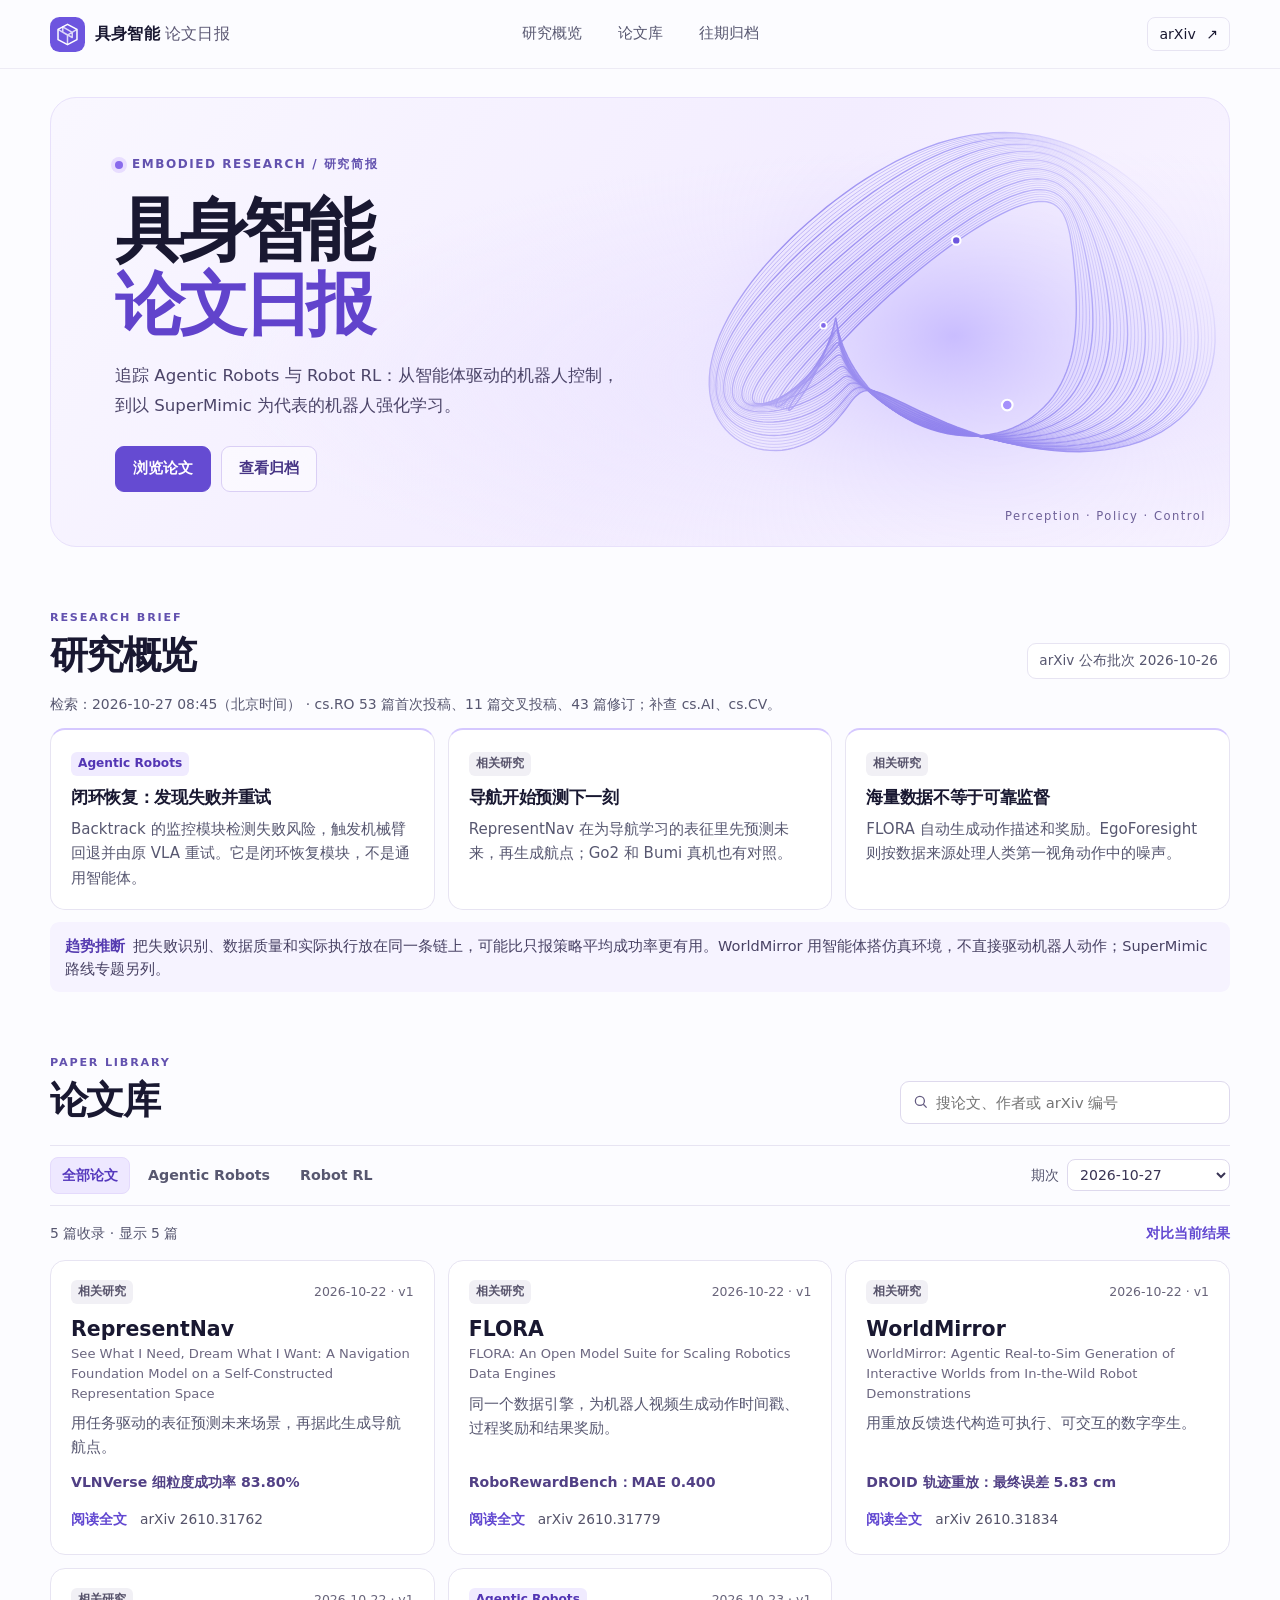
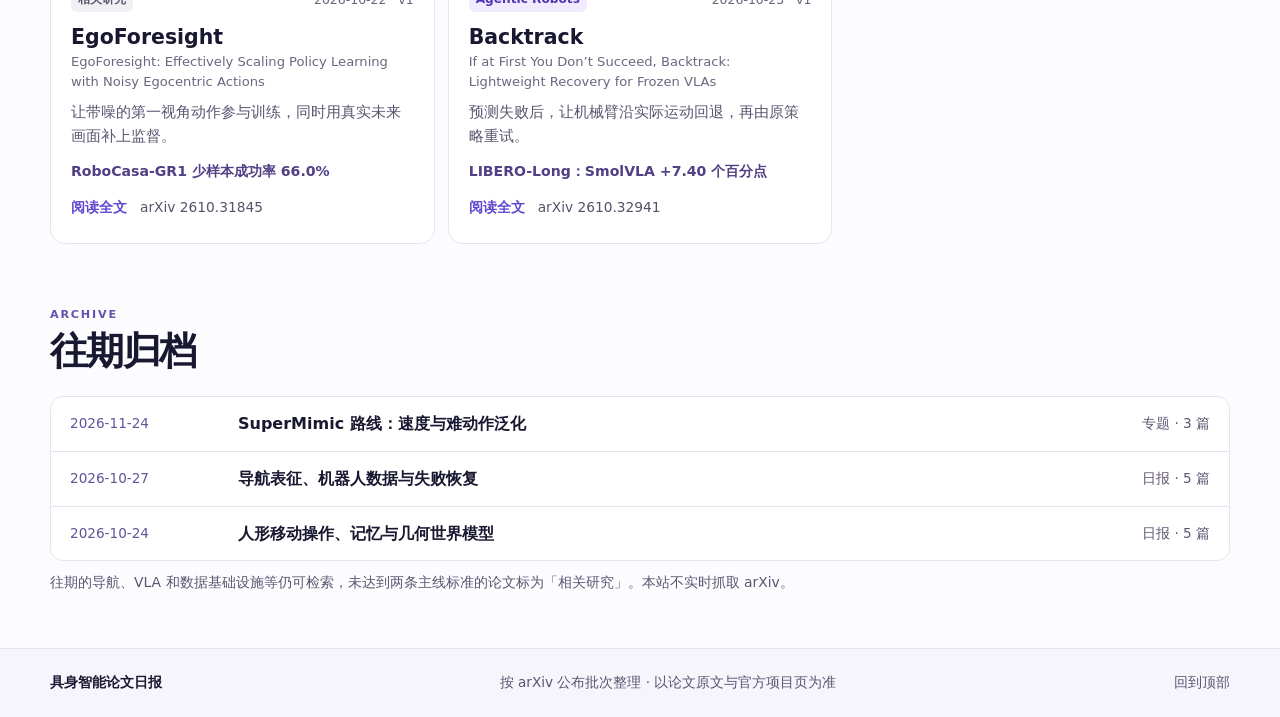
==== index.html @ a5bc6b0b "Clarify Agentic Robots and Robot RL research tracks" ====
<!doctype html>
<html lang="zh-CN">
<head>
  <meta charset="utf-8">
  <meta name="viewport" content="width=device-width, initial-scale=1">
  <meta name="description" content="具身智能论文日报：追踪 Agentic Robots（智能体驱动的机器人控制）与 Robot RL，查阅热点、方法、实验与证据边界。">
  <meta name="theme-color" content="#f8f7ff">
  <title>具身智能论文日报 · Embodied Research</title>
  <link rel="icon" href="mark.svg" type="image/svg+xml">
  <link rel="stylesheet" href="style.css">
  <script defer src="data.js?v=2"></script>
  <script defer src="app.js?v=2"></script>
</head>
<body>
  <a class="skip" href="#reading">跳到论文库</a>
  <header class="topbar">
    <div class="frame top-inner">
      <a class="brand" href="#top"><img src="mark.svg" alt="" width="35" height="35"><span>具身智能<span class="brand-suffix">论文日报</span></span></a>
      <nav aria-label="站内导航">
        <a href="#overview">研究概览</a><a href="#reading">论文库</a><a href="#history">往期归档</a>
      </nav>
      <a class="source-link" href="https://arxiv.org/list/cs.RO/new" target="_blank" rel="noopener">arXiv <span aria-hidden="true">↗</span></a>
    </div>
  </header>
  <main id="top">
    <section class="frame hero" aria-labelledby="hero-title">
      <div class="hero-copy">
        <div class="eyebrow"><span></span> EMBODIED RESEARCH / 研究简报</div>
        <h1 id="hero-title">具身智能<br><em>论文日报</em></h1>
        <p>追踪 Agentic Robots 与 Robot RL：从智能体驱动的机器人控制，<br class="wide">到以 SuperMimic 为代表的机器人强化学习。</p>
        <div class="hero-actions"><a class="primary" href="#reading">浏览论文</a><a class="secondary" href="#history">查看归档</a></div>
      </div>
      <div class="hero-art" aria-hidden="true">
        <svg id="field" viewBox="0 0 640 440" fill="none">
          <defs>
            <linearGradient id="filament" x1="70" x2="530" y1="400" y2="50" gradientUnits="userSpaceOnUse">
              <stop stop-color="#e1dafe"/><stop offset=".48" stop-color="#8f81ed"/><stop offset=".8" stop-color="#a69df6"/><stop offset="1" stop-color="#f0eaff"/>
            </linearGradient>
            <radialGradient id="halo"><stop stop-color="#bfb1ff" stop-opacity=".77"/><stop offset="1" stop-color="#e9e3ff" stop-opacity="0"/></radialGradient>
          </defs>
          <ellipse cx="370" cy="224" rx="257" ry="192" fill="url(#halo)"/>
          <g id="traces"></g>
          <circle cx="372" cy="134" r="4" fill="#6d56de" stroke="white" stroke-width="2"/>
          <circle cx="420" cy="289" r="5" fill="#a591fb" stroke="white" stroke-width="2"/>
          <circle cx="247" cy="214" r="3" fill="#8069e9" stroke="white" stroke-width="1.5"/>
        </svg>
        <span class="art-code">Perception · Policy · Control</span>
      </div>
    </section>
    <section class="frame overview" id="overview" aria-labelledby="overview-title">
      <div class="section-title"><div><div class="eyebrow simple">RESEARCH BRIEF</div><h2 id="overview-title">研究概览</h2></div><div id="issue-label" class="batch"></div></div>
      <p id="scope" class="scope"></p>
      <div id="insights" class="insights"></div>
      <p class="inference" id="inference"></p>
    </section>
    <section class="frame library" id="reading" aria-labelledby="library-title">
      <div class="section-title"><div><div class="eyebrow simple">PAPER LIBRARY</div><h2 id="library-title">论文库</h2></div><form role="search" id="search-form"><label class="sr" for="search">搜索论文</label><input id="search" type="search" placeholder="搜论文、作者或 arXiv 编号" autocomplete="off"></form></div>
      <div class="tools">
        <div id="filters" class="filters" role="group" aria-label="研究主线筛选"></div>
        <div class="period"><label for="issue">期次</label><select id="issue"></select></div>
      </div>
      <div class="results"><p id="count" role="status"></p><button class="text-button" id="compare" type="button">对比当前结果</button></div>
      <div id="papers" class="paper-grid"></div>
      <noscript><p>请启用 JavaScript 以使用期次切换、搜索和论文精读。</p></noscript>
    </section>
    <section class="frame archive" id="history" aria-labelledby="archive-title">
      <div class="section-title"><div><div class="eyebrow simple">ARCHIVE</div><h2 id="archive-title">往期归档</h2></div></div>
      <div id="archive-list" class="archive-list"></div>
      <p class="archive-note">往期的导航、VLA 和数据基础设施等仍可检索，未达到两条主线标准的论文标为「相关研究」。本站不实时抓取 arXiv。</p>
    </section>
  </main>
  <footer><div class="frame foot"><span>具身智能论文日报</span><span>按 arXiv 公布批次整理 · 以论文原文与官方项目页为准</span><a href="#top">回到顶部</a></div></footer>
  <dialog id="detail"><div class="dialog-bar"><span id="reader-label">论文精读</span><button type="button" id="close" aria-label="关闭阅读面板">×</button></div><div id="detail-body"></div></dialog>
</body>
</html>
---- style.css ----
:root{color-scheme:light;--text:#191831;--muted:#575770;--violet:#6248d1;--line:#e7e4f2;--soft:#f6f3ff;--frame:1180px;font:16px/1.6 Inter,"PingFang SC","Microsoft YaHei","Noto Sans CJK SC",system-ui,sans-serif}
*{box-sizing:border-box}body{margin:0;color:var(--text);background:#fcfcff}body:has(dialog[open]){overflow:hidden}a{color:inherit;text-decoration:none}button,select,input{font:inherit}button,a,select{touch-action:manipulation}button{cursor:pointer}button:disabled{cursor:default;opacity:.4}:focus-visible{outline:3px solid #8972ff;outline-offset:4px}h1,h2,h3,p,figure{margin:0}ul{padding-inline-start:1.3em}section{scroll-margin-top:94px}.frame{width:min(var(--frame),calc(100% - 80px));margin-inline:auto}.sr{position:absolute;width:1px;height:1px;padding:0;margin:-1px;overflow:hidden;clip:rect(0,0,0,0);white-space:nowrap;border:0}.skip{position:fixed;left:12px;top:12px;z-index:30;transform:translateY(-150%);padding:8px 16px;background:white;color:var(--violet)}.skip:focus{transform:none}
.topbar{position:sticky;top:0;z-index:5;background:#fcfcfff2;backdrop-filter:blur(18px);border-bottom:1px solid #edebf5}.top-inner{height:68px;display:grid;grid-template-columns:1fr auto 1fr;align-items:center;gap:24px}.brand{display:flex;align-items:center;gap:10px;font-weight:760;letter-spacing:.015em;white-space:nowrap}.brand img{display:block}.brand-suffix{color:#5d5975;margin-left:5px;font-weight:560}.topbar nav{display:flex;gap:36px;color:var(--muted);font-size:.93rem}.topbar a:hover{color:var(--violet)}.source-link{justify-self:end;border:1px solid var(--line);border-radius:8px;padding:5px 11px;font-size:.88rem}.source-link span{margin-left:6px}
.hero{position:relative;isolation:isolate;margin-top:28px;padding:57px 64px 54px;min-height:440px;display:flex;align-items:center;overflow:hidden;border:1px solid #e8e1fb;border-radius:26px;background:radial-gradient(ellipse at 80% 62%,#eae3ff,transparent 58%),linear-gradient(126deg,#f9f7ff 1%,#f3edff 55%,#faf6ff 100%)}.hero-copy{z-index:1;position:relative}.eyebrow{display:flex;align-items:center;gap:9px;color:#6352af;font-size:.75rem;font-weight:770;letter-spacing:.13em}.eyebrow span{width:8px;height:8px;border-radius:50%;background:#896bec;box-shadow:0 0 0 4px #e8ddff}.hero h1{font-size:clamp(3rem,5.4vw,5.25rem);font-weight:790;letter-spacing:-.075em;line-height:1.065;margin:20px 0 20px}.hero h1 em{color:#6143cc;font-style:normal}.hero p{color:#4c4569;font-size:1.04rem;line-height:1.8}.hero-actions{display:flex;gap:10px;margin-top:25px}.primary,.secondary{display:inline-flex;align-items:center;justify-content:center;border-radius:9px;padding:10px 17px;font-size:.93rem;font-weight:700}.primary{background:#654bd2;color:white;border:1px solid #654bd2}.primary:hover{background:#5036b9}.secondary{background:#ffffff90;border:1px solid #dacff5;color:#463485}.secondary:hover{background:white}.hero-art{position:absolute;width:min(61%,680px);right:-12px;inset-block:0;display:grid;place-items:center;pointer-events:none}.hero-art svg{width:100%;height:auto;overflow:visible}.art-code{position:absolute;right:35px;bottom:21px;color:#6d6098;font-size:.72rem;letter-spacing:.13em}
.overview,.library,.archive{margin-top:62px}.section-title{display:flex;justify-content:space-between;align-items:end;gap:16px;margin-bottom:21px}.simple{font-size:.7rem;letter-spacing:.16em;margin-bottom:4px}.section-title h2{font-size:clamp(1.85rem,3vw,2.55rem);letter-spacing:-.045em;line-height:1.25}.batch{border:1px solid var(--line);background:white;border-radius:9px;padding:6px 11px;color:var(--muted);font-size:.85rem}.insights,.paper-grid{display:grid;grid-template-columns:repeat(3,minmax(0,1fr));gap:13px}.insight,.paper{background:#fff;border:1px solid var(--line);border-radius:15px;padding:19px 20px}.insight{border-top:2px solid #d5c8ff}.insight h3{margin:8px 0 6px;font-size:1.08rem;letter-spacing:-.02em}.insight p,.paper p{color:var(--muted);font-size:.94rem}.inference{margin-top:12px;padding:12px 15px;border-radius:9px;background:#f6f3ff;color:#484264;font-size:.91rem}.inference strong{color:#553bb0;margin-right:8px}
.tag{display:inline-block;font-size:.76rem;font-weight:720;border-radius:6px;padding:2px 7px;background:#f0ebff;color:#5335b4}.tag.robots{background:#eaf4ff;color:#275681}.tag.rl{background:#f9eefa;color:#753d83}.tag.shared{background:#f1f0f5;color:#57536b}
#search-form{width:min(100%,330px)}#search{padding:9px 13px 9px 35px;width:100%;border:1px solid #ded9ed;border-radius:9px;color:var(--text);background:white url("data:image/svg+xml,%3Csvg xmlns='http://www.w3.org/2000/svg' width='18' height='18' viewBox='0 0 24 24' fill='none' stroke='%23645b81' stroke-width='1.7'%3E%3Ccircle cx='10.5' cy='10.5' r='6'/%3E%3Cpath d='m15 15 4.5 4.5'/%3E%3C/svg%3E") no-repeat 11px center;font-size:.92rem}.tools{display:flex;justify-content:space-between;align-items:center;gap:12px;padding:11px 0;border-block:1px solid var(--line)}.filters{display:flex;flex-wrap:wrap;gap:6px}.filters button{border:1px solid transparent;border-radius:8px;background:transparent;padding:6px 11px;color:var(--muted);font-weight:630;font-size:.89rem}.filters button:hover{background:#f5f1ff}.filters button[aria-pressed=true]{color:#5538bd;background:#eee8ff;border-color:#e4dafc}.period{display:flex;align-items:center;gap:8px;color:var(--muted);font-size:.88rem}.period select{max-width:250px;border:1px solid #ded9ed;border-radius:8px;padding:6px 8px;color:#393454;background:#fff}.results{display:flex;align-items:center;justify-content:space-between;gap:12px;padding:11px 0;color:var(--muted);font-size:.87rem}.text-button{border:0;background:transparent;color:var(--violet);padding:5px 0;font-size:.87rem;font-weight:700}.text-button:hover:not(:disabled){text-decoration:underline}
.paper{display:flex;flex-direction:column;align-items:start;min-height:247px;transition:border-color .15s,box-shadow .15s}.paper:hover{border-color:#cfc0f6;box-shadow:0 8px 30px #3322680b}.paper-meta{display:flex;width:100%;align-items:center;justify-content:space-between;gap:8px;color:#68647a;font-size:.78rem}.paper h3{margin:12px 0 1px;font-size:1.28rem;line-height:1.35}.paper h3 button{font:inherit;font-weight:750;border:0;background:none;text-align:left;padding:0;color:inherit}.paper h3 button:hover{color:var(--violet)}.paper .en{font-size:.82rem;color:#6c6780;line-height:1.5;margin-bottom:8px}.paper .metric{color:#514085;margin-top:auto;padding-top:12px;font-size:.88rem;font-weight:720}.paper .card-actions{display:flex;gap:13px;margin-top:9px;font-size:.86rem;align-items:center}.card-actions a{color:#55536a}.card-actions a:hover{text-decoration:underline}.empty{grid-column:1/-1;padding:34px;text-align:center;border:1px dashed #ded6f2;border-radius:12px;color:var(--muted)}
.archive-list{border:1px solid var(--line);background:white;border-radius:13px;overflow:hidden}.archive-item{display:grid;grid-template-columns:153px 1fr auto;align-items:center;gap:15px;width:100%;text-align:left;padding:14px 19px;border:0;background:transparent;color:var(--text)}.archive-item + .archive-item{border-top:1px solid var(--line)}.archive-item:hover{background:#f8f5ff}.archive-item time{color:#63559a;font-size:.85rem}.archive-item span:last-child{color:#605674;font-size:.85rem}.archive-note{padding-top:10px;color:var(--muted);font-size:.87rem}footer{margin-top:55px;border-top:1px solid var(--line);background:#f7f5fc}.foot{display:flex;justify-content:space-between;gap:14px;color:var(--muted);font-size:.85rem;padding-block:23px}.foot span:first-child{color:var(--text);font-weight:700}.foot a:hover{text-decoration:underline}
dialog{border:1px solid var(--line);border-radius:19px;max-height:86dvh;width:min(850px,calc(100% - 32px));max-width:none;padding:0;color:var(--text);background:white;box-shadow:0 24px 90px #2c255549}dialog::backdrop{background:#24174550;backdrop-filter:blur(2px)}.dialog-bar{position:sticky;top:0;z-index:2;display:flex;justify-content:space-between;align-items:center;padding:9px 23px;border-bottom:1px solid var(--line);background:#f9f7ff;color:#514283;font-size:.89rem;font-weight:760}#close{background:white;border:1px solid var(--line);border-radius:7px;color:var(--text);width:35px;height:35px;font-size:1.4rem;line-height:1}#close:hover{background:#ede6ff}#detail-body{padding:22px 28px 30px}#detail-body h2{line-height:1.25;font-size:clamp(1.55rem,3vw,2.05rem);margin:8px 0 4px}#detail-body h3{margin-top:17px;font-size:1.08rem}#detail-body p{color:var(--muted);margin-top:5px}#detail-body .links{display:flex;gap:8px;flex-wrap:wrap;margin-block:13px 4px}#detail-body figure{margin:18px 0;overflow:hidden}#detail-body figure img{display:block;width:100%;max-height:380px;object-fit:contain;border:1px solid var(--line);border-radius:9px;background:#fff}#detail-body figcaption{color:var(--muted);font-size:.87rem;padding-top:5px}.table-wrap{overflow:auto;margin-top:13px}.table-wrap table{border-collapse:collapse;width:100%;min-width:560px;font-size:.91rem}.table-wrap th,.table-wrap td{text-align:left;vertical-align:top;padding:8px 10px;border:1px solid var(--line)}.table-wrap th{background:#f4efff}
@media(max-width:950px){.frame{width:calc(100% - 48px)}.hero{padding-inline:41px}.hero-art{width:63%;right:-22px}.paper-grid{grid-template-columns:repeat(2,minmax(0,1fr))}.topbar nav{gap:19px}}
@media(max-width:660px){.frame{width:calc(100% - 32px)}.top-inner{height:60px;grid-template-columns:1fr auto;gap:5px}.topbar nav{display:none}.hero{margin-top:16px;padding:28px 24px 29px;min-height:0;border-radius:17px}.hero h1{font-size:clamp(2.7rem,12vw,4.4rem);margin:15px 0 14px}.hero-copy{width:100%}.hero p{font-size:.96rem}.hero-actions{margin-top:18px}.hero-art{opacity:.43;right:-135px;top:-75px;bottom:-48px;width:470px}.art-code,.wide{display:none}.overview,.library,.archive{margin-top:41px}.insights,.paper-grid{grid-template-columns:1fr}.insight,.paper{padding:15px 16px}.section-title{align-items:start;flex-wrap:wrap;gap:10px;margin-bottom:14px}.tools{align-items:start;flex-direction:column;gap:10px}.period{width:100%}.period select{flex:1;max-width:none}.paper{min-height:0}.archive-item{grid-template-columns:1fr auto;gap:2px 9px;padding:11px 12px}.archive-item time{grid-column:1/-1}.foot{flex-wrap:wrap}.foot span:nth-child(2){order:3;width:100%}#detail-body{padding:15px 16px 22px}.dialog-bar{padding:7px 14px}}
@media(prefers-reduced-motion:reduce){*,*::before,*::after{scroll-behavior:auto!important;transition:none!important}}
.scope{margin:-7px 0 13px;color:var(--muted);font-size:.87rem}
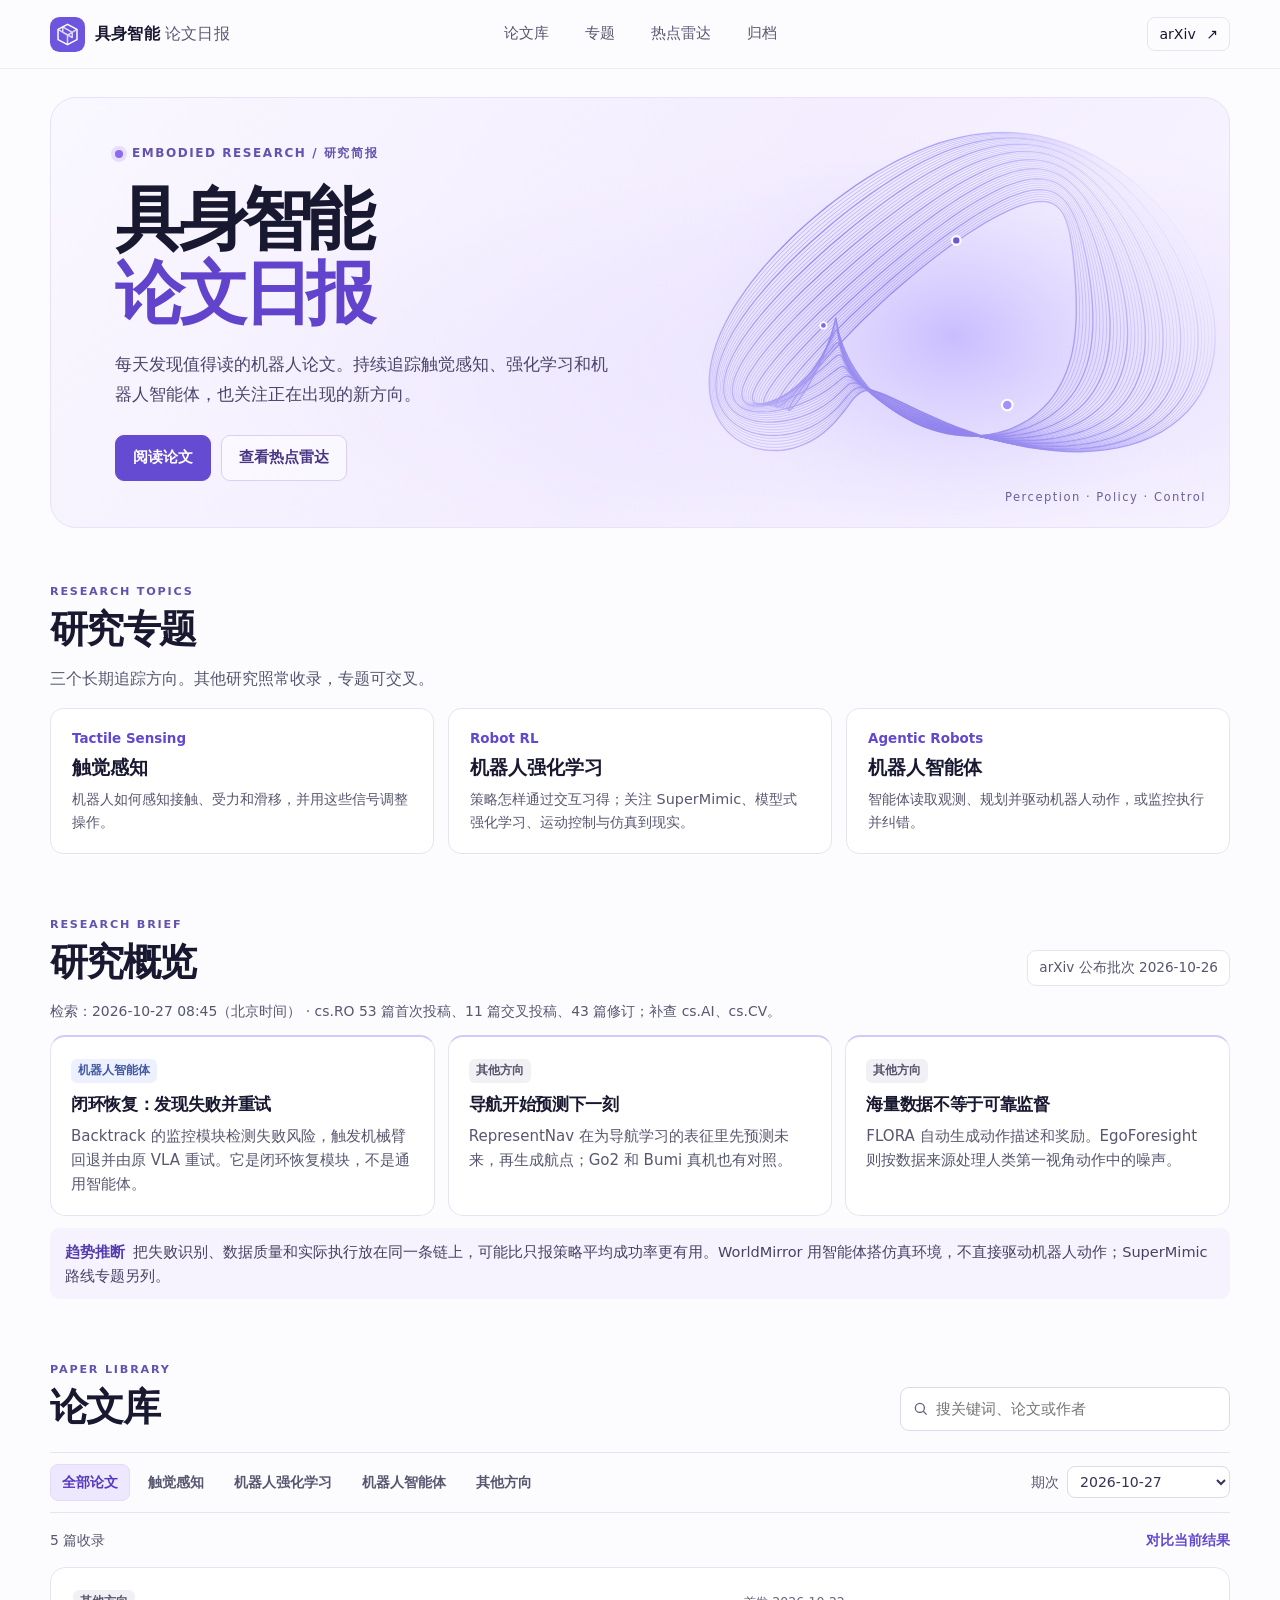
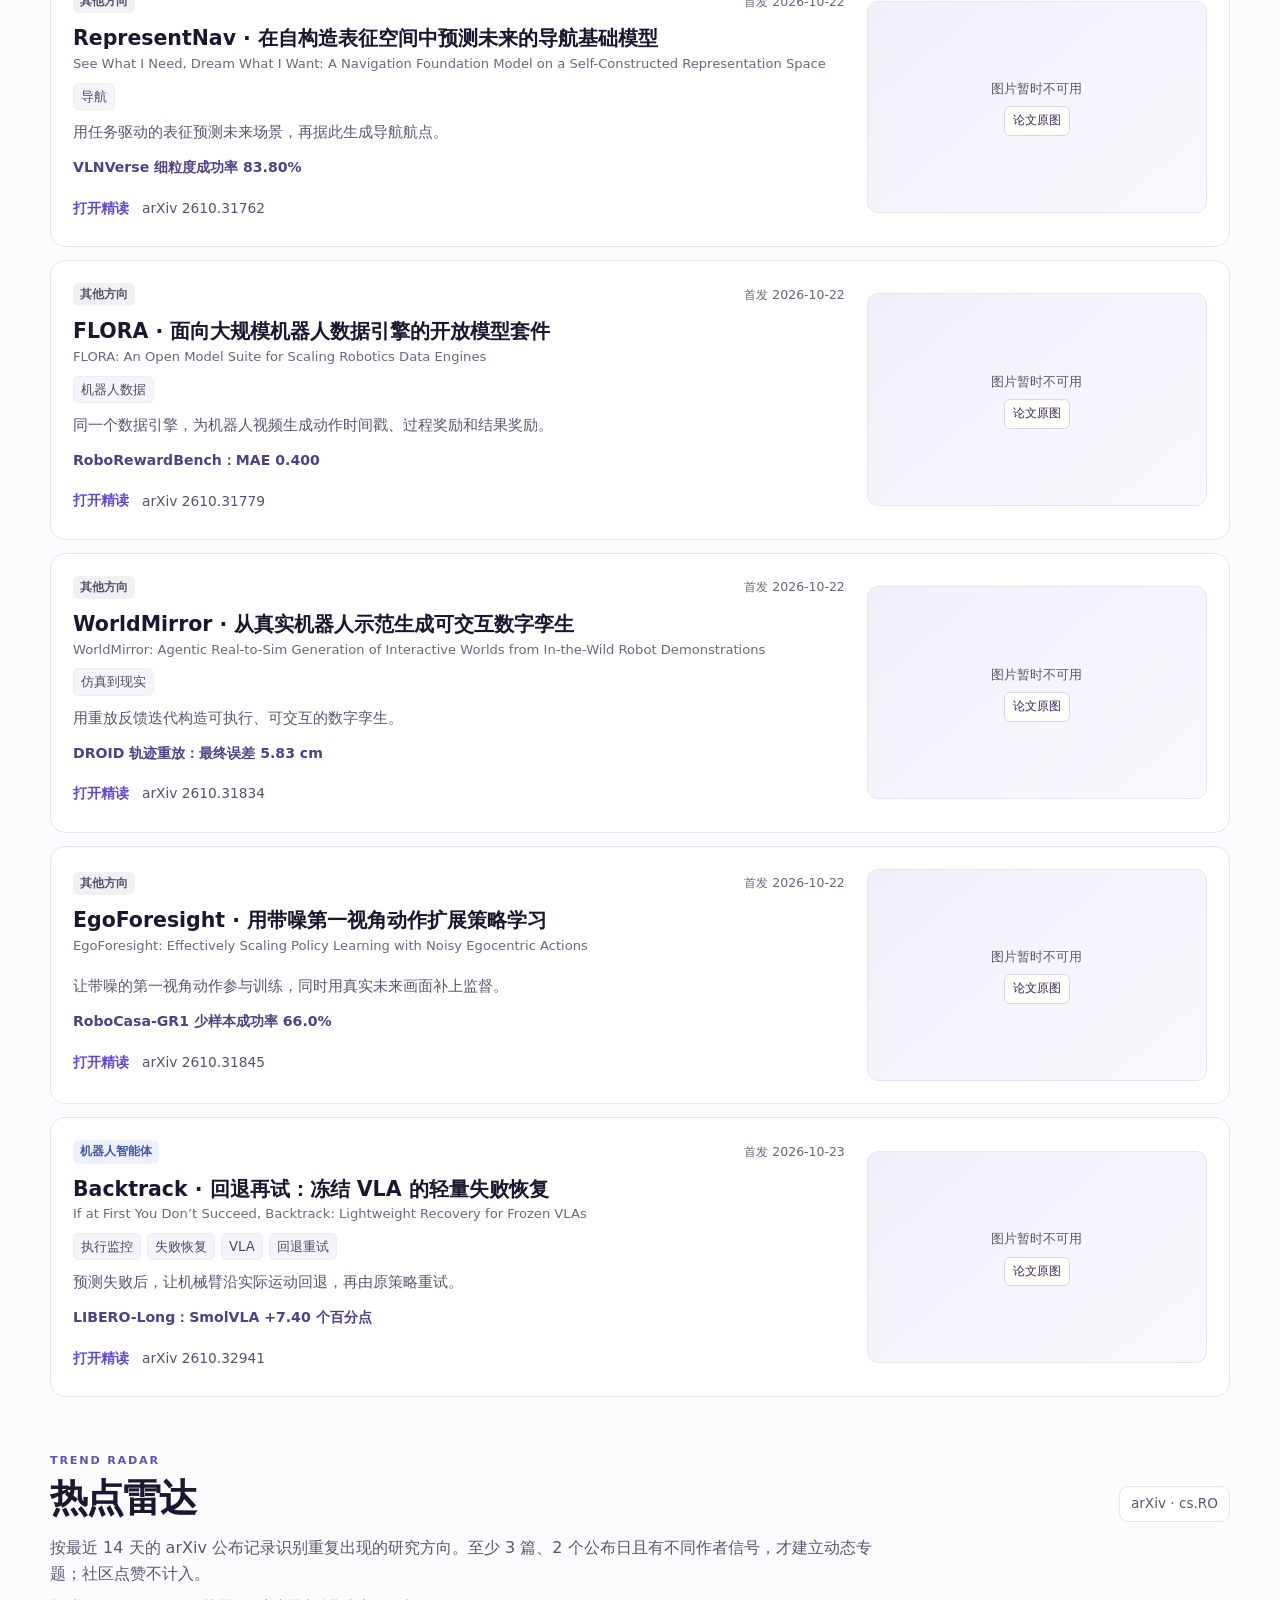
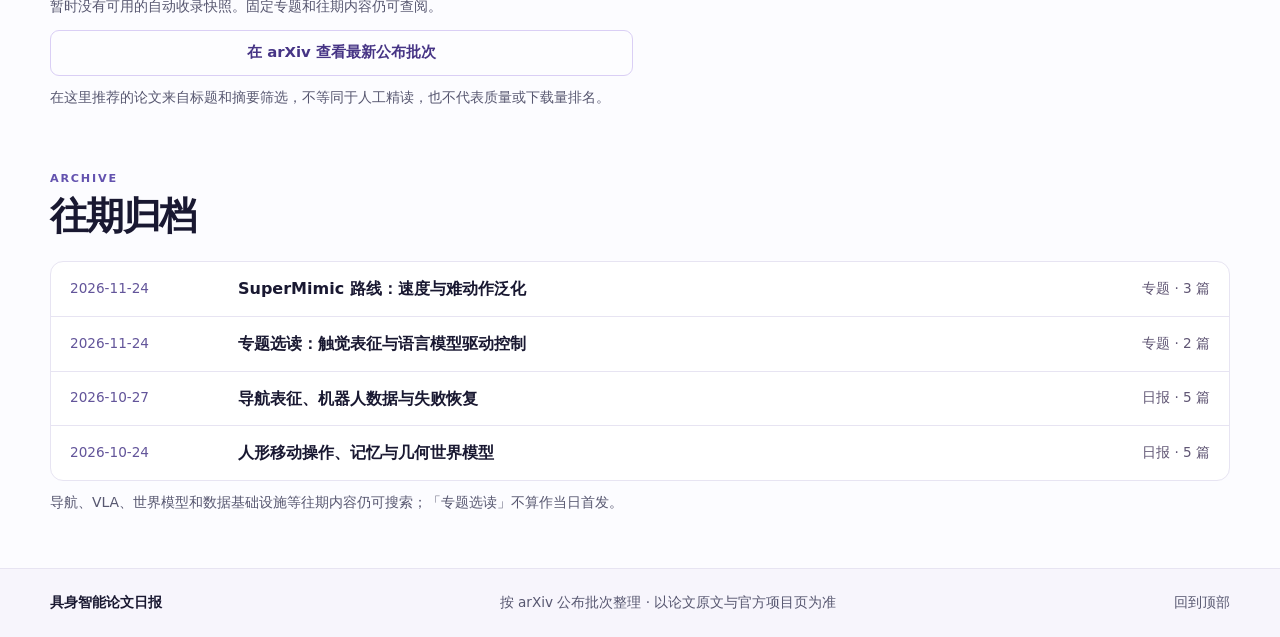
==== commit 42a13cdc: "Add three research tracks and an arXiv trend radar" ====
--- a/index.html
+++ b/index.html
@@ -3,13 +3,14 @@
 <head>
   <meta charset="utf-8">
   <meta name="viewport" content="width=device-width, initial-scale=1">
-  <meta name="description" content="具身智能论文日报：追踪 Agentic Robots（智能体驱动的机器人控制）与 Robot RL，查阅热点、方法、实验与证据边界。">
+  <meta name="description" content="具身智能论文日报：重点追踪触觉感知、机器人强化学习和机器人智能体，并发现新的研究热点。">
   <meta name="theme-color" content="#f8f7ff">
   <title>具身智能论文日报 · Embodied Research</title>
   <link rel="icon" href="mark.svg" type="image/svg+xml">
-  <link rel="stylesheet" href="style.css">
-  <script defer src="data.js?v=2"></script>
-  <script defer src="app.js?v=2"></script>
+  <link rel="stylesheet" href="style.css?v=3">
+  <script defer src="data.js?v=3"></script>
+  <script defer src="editorial.js?v=3"></script>
+  <script defer src="app.js?v=3"></script>
 </head>
 <body>
   <a class="skip" href="#reading">跳到论文库</a>
@@ -17,7 +18,7 @@
     <div class="frame top-inner">
       <a class="brand" href="#top"><img src="mark.svg" alt="" width="35" height="35"><span>具身智能<span class="brand-suffix">论文日报</span></span></a>
       <nav aria-label="站内导航">
-        <a href="#overview">研究概览</a><a href="#reading">论文库</a><a href="#history">往期归档</a>
+        <a href="#reading">论文库</a><a href="#topics">专题</a><a href="#radar">热点雷达</a><a href="#history">归档</a>
       </nav>
       <a class="source-link" href="https://arxiv.org/list/cs.RO/new" target="_blank" rel="noopener">arXiv <span aria-hidden="true">↗</span></a>
     </div>
@@ -27,8 +28,8 @@
       <div class="hero-copy">
         <div class="eyebrow"><span></span> EMBODIED RESEARCH / 研究简报</div>
         <h1 id="hero-title">具身智能<br><em>论文日报</em></h1>
-        <p>追踪 Agentic Robots 与 Robot RL：从智能体驱动的机器人控制，<br class="wide">到以 SuperMimic 为代表的机器人强化学习。</p>
-        <div class="hero-actions"><a class="primary" href="#reading">浏览论文</a><a class="secondary" href="#history">查看归档</a></div>
+        <p>每天发现值得读的机器人论文。持续追踪触觉感知、强化学习和机器人智能体，也关注正在出现的新方向。</p>
+        <div class="hero-actions"><a class="primary" href="#reading">阅读论文</a><a class="secondary" href="#radar">查看热点雷达</a></div>
       </div>
       <div class="hero-art" aria-hidden="true">
         <svg id="field" viewBox="0 0 640 440" fill="none">
@@ -47,6 +48,11 @@
         <span class="art-code">Perception · Policy · Control</span>
       </div>
     </section>
+    <section class="frame topics" id="topics" aria-labelledby="topics-title">
+      <div class="section-title"><div><div class="eyebrow simple">RESEARCH TOPICS</div><h2 id="topics-title">研究专题</h2></div></div>
+      <p class="section-note">三个长期追踪方向。其他研究照常收录，专题可交叉。</p>
+      <div id="topic-list" class="topic-list"></div>
+    </section>
     <section class="frame overview" id="overview" aria-labelledby="overview-title">
       <div class="section-title"><div><div class="eyebrow simple">RESEARCH BRIEF</div><h2 id="overview-title">研究概览</h2></div><div id="issue-label" class="batch"></div></div>
       <p id="scope" class="scope"></p>
@@ -54,7 +60,7 @@
       <p class="inference" id="inference"></p>
     </section>
     <section class="frame library" id="reading" aria-labelledby="library-title">
-      <div class="section-title"><div><div class="eyebrow simple">PAPER LIBRARY</div><h2 id="library-title">论文库</h2></div><form role="search" id="search-form"><label class="sr" for="search">搜索论文</label><input id="search" type="search" placeholder="搜论文、作者或 arXiv 编号" autocomplete="off"></form></div>
+      <div class="section-title"><div><div class="eyebrow simple">PAPER LIBRARY</div><h2 id="library-title">论文库</h2></div><form role="search" id="search-form"><label class="sr" for="search">搜索论文</label><input id="search" type="search" placeholder="搜关键词、论文或作者" autocomplete="off"></form></div>
       <div class="tools">
         <div id="filters" class="filters" role="group" aria-label="研究主线筛选"></div>
         <div class="period"><label for="issue">期次</label><select id="issue"></select></div>
@@ -63,10 +69,17 @@
       <div id="papers" class="paper-grid"></div>
       <noscript><p>请启用 JavaScript 以使用期次切换、搜索和论文精读。</p></noscript>
     </section>
+    <section class="frame radar" id="radar" aria-labelledby="radar-title">
+      <div class="section-title"><div><div class="eyebrow simple">TREND RADAR</div><h2 id="radar-title">热点雷达</h2></div><span class="batch">arXiv · cs.RO</span></div>
+      <p class="section-note">按最近 14 天的 arXiv 公布记录识别重复出现的研究方向。至少 3 篇、2 个公布日且有不同作者信号，才建立动态专题；社区点赞不计入。</p>
+      <p class="scope" id="radar-status" role="status">正在读取热点快照…</p>
+      <div id="radar-topics" class="radar-topics"></div>
+      <p class="archive-note">在这里推荐的论文来自标题和摘要筛选，不等同于人工精读，也不代表质量或下载量排名。</p>
+    </section>
     <section class="frame archive" id="history" aria-labelledby="archive-title">
       <div class="section-title"><div><div class="eyebrow simple">ARCHIVE</div><h2 id="archive-title">往期归档</h2></div></div>
       <div id="archive-list" class="archive-list"></div>
-      <p class="archive-note">往期的导航、VLA 和数据基础设施等仍可检索，未达到两条主线标准的论文标为「相关研究」。本站不实时抓取 arXiv。</p>
+      <p class="archive-note">导航、VLA、世界模型和数据基础设施等往期内容仍可搜索；「专题选读」不算作当日首发。</p>
     </section>
   </main>
   <footer><div class="frame foot"><span>具身智能论文日报</span><span>按 arXiv 公布批次整理 · 以论文原文与官方项目页为准</span><a href="#top">回到顶部</a></div></footer>
--- a/style.css
+++ b/style.css
@@ -12,3 +12,18 @@
 @media(max-width:660px){.frame{width:calc(100% - 32px)}.top-inner{height:60px;grid-template-columns:1fr auto;gap:5px}.topbar nav{display:none}.hero{margin-top:16px;padding:28px 24px 29px;min-height:0;border-radius:17px}.hero h1{font-size:clamp(2.7rem,12vw,4.4rem);margin:15px 0 14px}.hero-copy{width:100%}.hero p{font-size:.96rem}.hero-actions{margin-top:18px}.hero-art{opacity:.43;right:-135px;top:-75px;bottom:-48px;width:470px}.art-code,.wide{display:none}.overview,.library,.archive{margin-top:41px}.insights,.paper-grid{grid-template-columns:1fr}.insight,.paper{padding:15px 16px}.section-title{align-items:start;flex-wrap:wrap;gap:10px;margin-bottom:14px}.tools{align-items:start;flex-direction:column;gap:10px}.period{width:100%}.period select{flex:1;max-width:none}.paper{min-height:0}.archive-item{grid-template-columns:1fr auto;gap:2px 9px;padding:11px 12px}.archive-item time{grid-column:1/-1}.foot{flex-wrap:wrap}.foot span:nth-child(2){order:3;width:100%}#detail-body{padding:15px 16px 22px}.dialog-bar{padding:7px 14px}}
 @media(prefers-reduced-motion:reduce){*,*::before,*::after{scroll-behavior:auto!important;transition:none!important}}
 .scope{margin:-7px 0 13px;color:var(--muted);font-size:.87rem}
+.hero{min-height:370px;padding-block:46px}.hero-copy{max-width:575px}.hero-copy>p{max-width:500px}
+.topics,.radar{margin-top:55px}.section-note{margin:-8px 0 16px;color:var(--muted);max-width:850px}
+.topic-list,.radar-topics{display:grid;grid-template-columns:repeat(3,minmax(0,1fr));gap:14px}
+.topic-card{display:grid;gap:4px;align-content:start;text-align:left;border:1px solid var(--line);background:white;color:var(--text);padding:19px 21px;border-radius:13px;min-height:120px}
+.topic-card:hover{border-color:#a994ee;background:#f9f7ff}.topic-card strong{font-size:1.2rem}.topic-en{color:var(--violet);font-size:.84rem;font-weight:720}.topic-desc{color:var(--muted);font-size:.9rem}
+.tag.tactile{background:#e9f7f0;color:#266a54}.tag.agentic{background:#edf1ff;color:#4259a1}.paper-grid{grid-template-columns:1fr}
+.paper{display:grid;grid-template-columns:minmax(0,1fr) minmax(220px,30%);align-items:center;gap:22px;min-height:0;padding:22px}.paper-copy{min-width:0}.paper-copy .card-actions{margin-top:13px}.paper h3 button{text-align:left}.paper-summary{margin-top:10px}
+.keywords{display:flex;gap:6px;flex-wrap:wrap;margin:9px 0}.keyword{display:inline-flex;padding:2px 7px;align-items:center;font-size:.83rem;border-radius:6px;background:#f5f4fa;color:#514765;border:1px solid #eeebf5}.keyword:hover{color:#5335b4;border-color:#d7cbfd}
+.paper-preview{position:relative;width:100%;height:auto;min-height:128px;aspect-ratio:16/10;border:1px solid var(--line);border-radius:11px;overflow:hidden;display:flex;flex-direction:column;justify-content:center;align-items:center;gap:7px;background:linear-gradient(140deg,#f2effa,#faf9ff);color:var(--muted);font-size:.84rem;text-align:center}
+.paper-preview img,.paper-preview video{position:absolute;inset:0;width:100%;height:100%;object-fit:contain;background:#f5f3fa}.paper-preview video{background:#252136;object-fit:cover}
+.media-credit,.media-control{position:relative;font-size:.76rem;padding:4px 8px;background:#fffefa;color:#352958;border:1px solid #dcd2f2;border-radius:6px}.paper-preview:has(img,video) .media-credit{position:absolute;left:8px;bottom:8px}.paper-preview:has(img,video) .media-credit+.media-credit{left:auto;right:8px}.media-control{position:absolute;right:8px;bottom:8px}
+.reader-section{margin-top:17px;border-top:1px solid var(--line);padding-top:13px}.reader-section h3 span{display:inline-block;margin-left:10px;color:var(--muted);font-size:.82rem;font-weight:540}.gallery{display:grid;grid-template-columns:repeat(2,minmax(0,1fr));gap:10px}.gallery figure{margin:0!important}.gallery figure img{width:100%;max-height:330px;object-fit:contain}.gallery-note{grid-column:1 / -1;color:var(--muted)}.image-zoom{display:block}
+.radar-topics{grid-template-columns:repeat(2,minmax(0,1fr));align-items:start}.radar-card{border:1px solid var(--line);border-radius:12px;padding:14px 17px;background:white;min-width:0}.radar-card>summary{cursor:pointer;color:var(--text);list-style-position:inside}.radar-card>summary span{margin-left:10px;color:var(--muted);font-size:.86rem;white-space:nowrap}.radar-card>.topic-desc{margin:8px 0}.radar-papers{max-height:420px;overflow:auto;padding:0;margin:10px 0 0;list-style:none}.radar-papers li{border-top:1px solid var(--line);padding:9px 5px}.radar-papers summary{cursor:pointer;font-size:.93rem}.radar-meta,.radar-links{color:var(--muted);font-size:.82rem;margin:6px 0}.radar-abstract{font-size:.9rem}.radar-links a{color:var(--violet);margin-right:10px}
+@media(max-width:760px){.paper-grid{grid-template-columns:1fr}.paper{grid-template-columns:minmax(0,1fr) minmax(155px,31%);gap:12px}.topic-list{grid-template-columns:1fr}.topic-card{min-height:auto}.radar-topics{grid-template-columns:1fr}}
+@media(max-width:560px){.hero{min-height:0;padding-block:27px}.paper{display:flex;align-items:stretch;min-height:0;padding:16px}.paper-preview{max-height:230px}.gallery{grid-template-columns:1fr}.topbar nav{display:flex;grid-row:2;grid-column:1 / -1;gap:20px;justify-content:space-between;font-size:.85rem}.top-inner{height:auto;padding-block:8px;row-gap:6px}}
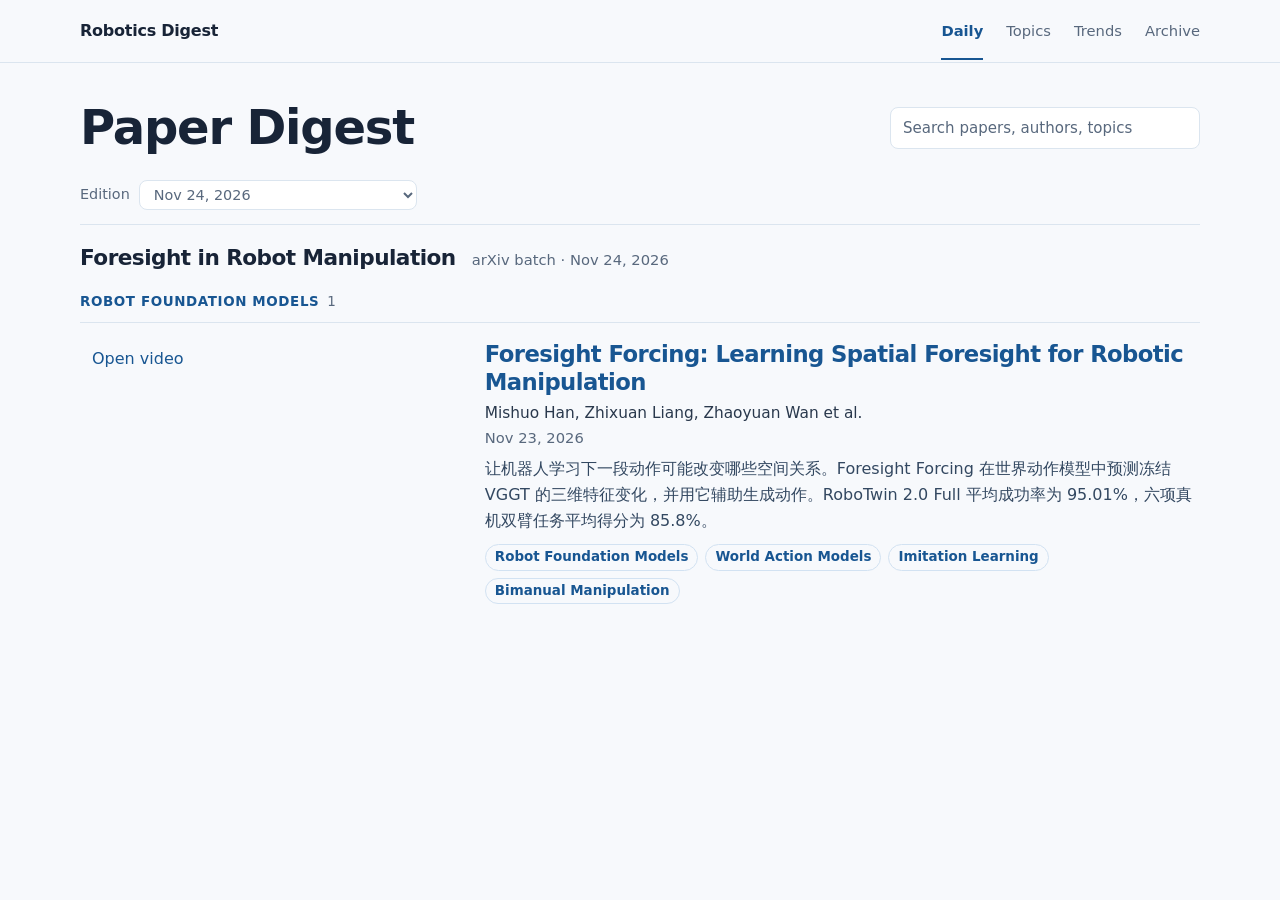
==== commit 303e4157: "Simplify robotics digest and combine arXiv trends with Robotica signals" ====
--- a/index.html
+++ b/index.html
@@ -1,88 +1,81 @@
 <!doctype html>
-<html lang="zh-CN">
+<html lang="en">
 <head>
   <meta charset="utf-8">
   <meta name="viewport" content="width=device-width, initial-scale=1">
-  <meta name="description" content="具身智能论文日报：重点追踪触觉感知、机器人强化学习和机器人智能体，并发现新的研究热点。">
-  <meta name="theme-color" content="#f8f7ff">
-  <title>具身智能论文日报 · Embodied Research</title>
+  <meta name="theme-color" content="#f7f9fc">
+  <meta name="description" content="A robotics paper digest covering tactile sensing, robot reinforcement learning, agentic robots, and emerging research.">
+  <title>Robotics Digest</title>
   <link rel="icon" href="mark.svg" type="image/svg+xml">
-  <link rel="stylesheet" href="style.css?v=3">
-  <script defer src="data.js?v=3"></script>
-  <script defer src="editorial.js?v=3"></script>
-  <script defer src="app.js?v=3"></script>
+  <link rel="stylesheet" href="style.css?v=4">
+  <script defer src="data.js?v=4"></script>
+  <script defer src="editorial.js?v=4"></script>
+  <script defer src="app.js?v=4"></script>
 </head>
 <body>
-  <a class="skip" href="#reading">跳到论文库</a>
-  <header class="topbar">
-    <div class="frame top-inner">
-      <a class="brand" href="#top"><img src="mark.svg" alt="" width="35" height="35"><span>具身智能<span class="brand-suffix">论文日报</span></span></a>
-      <nav aria-label="站内导航">
-        <a href="#reading">论文库</a><a href="#topics">专题</a><a href="#radar">热点雷达</a><a href="#history">归档</a>
+  <a class="skip" href="#main">Skip to content</a>
+  <header class="masthead">
+    <div class="frame header-inner">
+      <a href="./" class="brand">Robotics Digest</a>
+      <nav aria-label="Main navigation">
+        <a href="#reading" data-nav="reading">Daily</a>
+        <a href="#topics" data-nav="topics">Topics</a>
+        <a href="#radar" data-nav="radar">Trends</a>
+        <details id="trending-nav" class="nav-dropdown" hidden>
+          <summary>Trending Topics</summary>
+          <div id="trending-menu" class="nav-menu"></div>
+        </details>
+        <a href="#history" data-nav="history">Archive</a>
       </nav>
-      <a class="source-link" href="https://arxiv.org/list/cs.RO/new" target="_blank" rel="noopener">arXiv <span aria-hidden="true">↗</span></a>
     </div>
   </header>
-  <main id="top">
-    <section class="frame hero" aria-labelledby="hero-title">
-      <div class="hero-copy">
-        <div class="eyebrow"><span></span> EMBODIED RESEARCH / 研究简报</div>
-        <h1 id="hero-title">具身智能<br><em>论文日报</em></h1>
-        <p>每天发现值得读的机器人论文。持续追踪触觉感知、强化学习和机器人智能体，也关注正在出现的新方向。</p>
-        <div class="hero-actions"><a class="primary" href="#reading">阅读论文</a><a class="secondary" href="#radar">查看热点雷达</a></div>
+  <main class="frame dashboard" id="main">
+    <section id="reading" data-panel aria-labelledby="daily-title">
+      <div class="hero-line">
+        <h1 id="daily-title">Paper Digest</h1>
+        <form id="search-form" role="search">
+          <label class="sr" for="search">Search papers</label>
+          <input id="search" type="search" placeholder="Search papers, authors, topics" autocomplete="off">
+        </form>
       </div>
-      <div class="hero-art" aria-hidden="true">
-        <svg id="field" viewBox="0 0 640 440" fill="none">
-          <defs>
-            <linearGradient id="filament" x1="70" x2="530" y1="400" y2="50" gradientUnits="userSpaceOnUse">
-              <stop stop-color="#e1dafe"/><stop offset=".48" stop-color="#8f81ed"/><stop offset=".8" stop-color="#a69df6"/><stop offset="1" stop-color="#f0eaff"/>
-            </linearGradient>
-            <radialGradient id="halo"><stop stop-color="#bfb1ff" stop-opacity=".77"/><stop offset="1" stop-color="#e9e3ff" stop-opacity="0"/></radialGradient>
-          </defs>
-          <ellipse cx="370" cy="224" rx="257" ry="192" fill="url(#halo)"/>
-          <g id="traces"></g>
-          <circle cx="372" cy="134" r="4" fill="#6d56de" stroke="white" stroke-width="2"/>
-          <circle cx="420" cy="289" r="5" fill="#a591fb" stroke="white" stroke-width="2"/>
-          <circle cx="247" cy="214" r="3" fill="#8069e9" stroke="white" stroke-width="1.5"/>
-        </svg>
-        <span class="art-code">Perception · Policy · Control</span>
+      <div class="toolbar">
+        <label for="issue">Edition <select id="issue"></select></label>
+        <div id="active-filter"></div>
       </div>
+      <div class="issue-heading">
+        <h2 id="issue-title"></h2>
+        <p id="issue-label" class="muted"></p>
+      </div>
+      <details class="issue-brief" id="brief">
+        <summary>In this edition</summary>
+        <div id="insights" lang="zh-CN"></div>
+      </details>
+      <p class="sr" id="count" role="status"></p>
+      <div id="papers"></div>
+      <div id="daily-picks" hidden></div>
+      <details class="compare" id="compare" hidden>
+        <summary>Compare papers</summary>
+        <div class="table-wrap" id="comparison"></div>
+      </details>
     </section>
-    <section class="frame topics" id="topics" aria-labelledby="topics-title">
-      <div class="section-title"><div><div class="eyebrow simple">RESEARCH TOPICS</div><h2 id="topics-title">研究专题</h2></div></div>
-      <p class="section-note">三个长期追踪方向。其他研究照常收录，专题可交叉。</p>
+    <section id="topics" data-panel hidden aria-labelledby="topics-title">
+      <h1 id="topics-title">Topics</h1>
       <div id="topic-list" class="topic-list"></div>
     </section>
-    <section class="frame overview" id="overview" aria-labelledby="overview-title">
-      <div class="section-title"><div><div class="eyebrow simple">RESEARCH BRIEF</div><h2 id="overview-title">研究概览</h2></div><div id="issue-label" class="batch"></div></div>
-      <p id="scope" class="scope"></p>
-      <div id="insights" class="insights"></div>
-      <p class="inference" id="inference"></p>
+    <section id="radar" data-panel hidden aria-labelledby="radar-title">
+      <div class="hero-line">
+        <h1 id="radar-title">Trends</h1>
+        <a class="chip" href="https://arxiv.org/list/cs.RO/new" target="_blank" rel="noopener">arXiv Robotics</a>
+      </div>
+      <p id="radar-status" class="muted" role="status">Loading…</p>
+      <div id="radar-topics" class="radar-topics"></div>
+      <details id="trend-method" class="issue-brief"><summary>Selection criteria</summary><p>Rolling 14-day window. A topic needs at least 3 arXiv papers, 2 announcement dates, and 3 non-overlapping author groups. Robotica upvotes help rank qualifying topics; they are not counted as additional papers.</p></details>
     </section>
-    <section class="frame library" id="reading" aria-labelledby="library-title">
-      <div class="section-title"><div><div class="eyebrow simple">PAPER LIBRARY</div><h2 id="library-title">论文库</h2></div><form role="search" id="search-form"><label class="sr" for="search">搜索论文</label><input id="search" type="search" placeholder="搜关键词、论文或作者" autocomplete="off"></form></div>
-      <div class="tools">
-        <div id="filters" class="filters" role="group" aria-label="研究主线筛选"></div>
-        <div class="period"><label for="issue">期次</label><select id="issue"></select></div>
-      </div>
-      <div class="results"><p id="count" role="status"></p><button class="text-button" id="compare" type="button">对比当前结果</button></div>
-      <div id="papers" class="paper-grid"></div>
-      <noscript><p>请启用 JavaScript 以使用期次切换、搜索和论文精读。</p></noscript>
+    <section id="history" data-panel hidden aria-labelledby="archive-title">
+      <h1 id="archive-title">Archive</h1>
+      <div id="archive-list" class="archive-list"></div>
     </section>
-    <section class="frame radar" id="radar" aria-labelledby="radar-title">
-      <div class="section-title"><div><div class="eyebrow simple">TREND RADAR</div><h2 id="radar-title">热点雷达</h2></div><span class="batch">arXiv · cs.RO</span></div>
-      <p class="section-note">按最近 14 天的 arXiv 公布记录识别重复出现的研究方向。至少 3 篇、2 个公布日且有不同作者信号，才建立动态专题；社区点赞不计入。</p>
-      <p class="scope" id="radar-status" role="status">正在读取热点快照…</p>
-      <div id="radar-topics" class="radar-topics"></div>
-      <p class="archive-note">在这里推荐的论文来自标题和摘要筛选，不等同于人工精读，也不代表质量或下载量排名。</p>
-    </section>
-    <section class="frame archive" id="history" aria-labelledby="archive-title">
-      <div class="section-title"><div><div class="eyebrow simple">ARCHIVE</div><h2 id="archive-title">往期归档</h2></div></div>
-      <div id="archive-list" class="archive-list"></div>
-      <p class="archive-note">导航、VLA、世界模型和数据基础设施等往期内容仍可搜索；「专题选读」不算作当日首发。</p>
-    </section>
+    <noscript><p>Enable JavaScript to browse the digest.</p></noscript>
   </main>
-  <footer><div class="frame foot"><span>具身智能论文日报</span><span>按 arXiv 公布批次整理 · 以论文原文与官方项目页为准</span><a href="#top">回到顶部</a></div></footer>
-  <dialog id="detail"><div class="dialog-bar"><span id="reader-label">论文精读</span><button type="button" id="close" aria-label="关闭阅读面板">×</button></div><div id="detail-body"></div></dialog>
 </body>
 </html>
--- a/style.css
+++ b/style.css
@@ -1,29 +1,115 @@
-:root{color-scheme:light;--text:#191831;--muted:#575770;--violet:#6248d1;--line:#e7e4f2;--soft:#f6f3ff;--frame:1180px;font:16px/1.6 Inter,"PingFang SC","Microsoft YaHei","Noto Sans CJK SC",system-ui,sans-serif}
-*{box-sizing:border-box}body{margin:0;color:var(--text);background:#fcfcff}body:has(dialog[open]){overflow:hidden}a{color:inherit;text-decoration:none}button,select,input{font:inherit}button,a,select{touch-action:manipulation}button{cursor:pointer}button:disabled{cursor:default;opacity:.4}:focus-visible{outline:3px solid #8972ff;outline-offset:4px}h1,h2,h3,p,figure{margin:0}ul{padding-inline-start:1.3em}section{scroll-margin-top:94px}.frame{width:min(var(--frame),calc(100% - 80px));margin-inline:auto}.sr{position:absolute;width:1px;height:1px;padding:0;margin:-1px;overflow:hidden;clip:rect(0,0,0,0);white-space:nowrap;border:0}.skip{position:fixed;left:12px;top:12px;z-index:30;transform:translateY(-150%);padding:8px 16px;background:white;color:var(--violet)}.skip:focus{transform:none}
-.topbar{position:sticky;top:0;z-index:5;background:#fcfcfff2;backdrop-filter:blur(18px);border-bottom:1px solid #edebf5}.top-inner{height:68px;display:grid;grid-template-columns:1fr auto 1fr;align-items:center;gap:24px}.brand{display:flex;align-items:center;gap:10px;font-weight:760;letter-spacing:.015em;white-space:nowrap}.brand img{display:block}.brand-suffix{color:#5d5975;margin-left:5px;font-weight:560}.topbar nav{display:flex;gap:36px;color:var(--muted);font-size:.93rem}.topbar a:hover{color:var(--violet)}.source-link{justify-self:end;border:1px solid var(--line);border-radius:8px;padding:5px 11px;font-size:.88rem}.source-link span{margin-left:6px}
-.hero{position:relative;isolation:isolate;margin-top:28px;padding:57px 64px 54px;min-height:440px;display:flex;align-items:center;overflow:hidden;border:1px solid #e8e1fb;border-radius:26px;background:radial-gradient(ellipse at 80% 62%,#eae3ff,transparent 58%),linear-gradient(126deg,#f9f7ff 1%,#f3edff 55%,#faf6ff 100%)}.hero-copy{z-index:1;position:relative}.eyebrow{display:flex;align-items:center;gap:9px;color:#6352af;font-size:.75rem;font-weight:770;letter-spacing:.13em}.eyebrow span{width:8px;height:8px;border-radius:50%;background:#896bec;box-shadow:0 0 0 4px #e8ddff}.hero h1{font-size:clamp(3rem,5.4vw,5.25rem);font-weight:790;letter-spacing:-.075em;line-height:1.065;margin:20px 0 20px}.hero h1 em{color:#6143cc;font-style:normal}.hero p{color:#4c4569;font-size:1.04rem;line-height:1.8}.hero-actions{display:flex;gap:10px;margin-top:25px}.primary,.secondary{display:inline-flex;align-items:center;justify-content:center;border-radius:9px;padding:10px 17px;font-size:.93rem;font-weight:700}.primary{background:#654bd2;color:white;border:1px solid #654bd2}.primary:hover{background:#5036b9}.secondary{background:#ffffff90;border:1px solid #dacff5;color:#463485}.secondary:hover{background:white}.hero-art{position:absolute;width:min(61%,680px);right:-12px;inset-block:0;display:grid;place-items:center;pointer-events:none}.hero-art svg{width:100%;height:auto;overflow:visible}.art-code{position:absolute;right:35px;bottom:21px;color:#6d6098;font-size:.72rem;letter-spacing:.13em}
-.overview,.library,.archive{margin-top:62px}.section-title{display:flex;justify-content:space-between;align-items:end;gap:16px;margin-bottom:21px}.simple{font-size:.7rem;letter-spacing:.16em;margin-bottom:4px}.section-title h2{font-size:clamp(1.85rem,3vw,2.55rem);letter-spacing:-.045em;line-height:1.25}.batch{border:1px solid var(--line);background:white;border-radius:9px;padding:6px 11px;color:var(--muted);font-size:.85rem}.insights,.paper-grid{display:grid;grid-template-columns:repeat(3,minmax(0,1fr));gap:13px}.insight,.paper{background:#fff;border:1px solid var(--line);border-radius:15px;padding:19px 20px}.insight{border-top:2px solid #d5c8ff}.insight h3{margin:8px 0 6px;font-size:1.08rem;letter-spacing:-.02em}.insight p,.paper p{color:var(--muted);font-size:.94rem}.inference{margin-top:12px;padding:12px 15px;border-radius:9px;background:#f6f3ff;color:#484264;font-size:.91rem}.inference strong{color:#553bb0;margin-right:8px}
-.tag{display:inline-block;font-size:.76rem;font-weight:720;border-radius:6px;padding:2px 7px;background:#f0ebff;color:#5335b4}.tag.robots{background:#eaf4ff;color:#275681}.tag.rl{background:#f9eefa;color:#753d83}.tag.shared{background:#f1f0f5;color:#57536b}
-#search-form{width:min(100%,330px)}#search{padding:9px 13px 9px 35px;width:100%;border:1px solid #ded9ed;border-radius:9px;color:var(--text);background:white url("data:image/svg+xml,%3Csvg xmlns='http://www.w3.org/2000/svg' width='18' height='18' viewBox='0 0 24 24' fill='none' stroke='%23645b81' stroke-width='1.7'%3E%3Ccircle cx='10.5' cy='10.5' r='6'/%3E%3Cpath d='m15 15 4.5 4.5'/%3E%3C/svg%3E") no-repeat 11px center;font-size:.92rem}.tools{display:flex;justify-content:space-between;align-items:center;gap:12px;padding:11px 0;border-block:1px solid var(--line)}.filters{display:flex;flex-wrap:wrap;gap:6px}.filters button{border:1px solid transparent;border-radius:8px;background:transparent;padding:6px 11px;color:var(--muted);font-weight:630;font-size:.89rem}.filters button:hover{background:#f5f1ff}.filters button[aria-pressed=true]{color:#5538bd;background:#eee8ff;border-color:#e4dafc}.period{display:flex;align-items:center;gap:8px;color:var(--muted);font-size:.88rem}.period select{max-width:250px;border:1px solid #ded9ed;border-radius:8px;padding:6px 8px;color:#393454;background:#fff}.results{display:flex;align-items:center;justify-content:space-between;gap:12px;padding:11px 0;color:var(--muted);font-size:.87rem}.text-button{border:0;background:transparent;color:var(--violet);padding:5px 0;font-size:.87rem;font-weight:700}.text-button:hover:not(:disabled){text-decoration:underline}
-.paper{display:flex;flex-direction:column;align-items:start;min-height:247px;transition:border-color .15s,box-shadow .15s}.paper:hover{border-color:#cfc0f6;box-shadow:0 8px 30px #3322680b}.paper-meta{display:flex;width:100%;align-items:center;justify-content:space-between;gap:8px;color:#68647a;font-size:.78rem}.paper h3{margin:12px 0 1px;font-size:1.28rem;line-height:1.35}.paper h3 button{font:inherit;font-weight:750;border:0;background:none;text-align:left;padding:0;color:inherit}.paper h3 button:hover{color:var(--violet)}.paper .en{font-size:.82rem;color:#6c6780;line-height:1.5;margin-bottom:8px}.paper .metric{color:#514085;margin-top:auto;padding-top:12px;font-size:.88rem;font-weight:720}.paper .card-actions{display:flex;gap:13px;margin-top:9px;font-size:.86rem;align-items:center}.card-actions a{color:#55536a}.card-actions a:hover{text-decoration:underline}.empty{grid-column:1/-1;padding:34px;text-align:center;border:1px dashed #ded6f2;border-radius:12px;color:var(--muted)}
-.archive-list{border:1px solid var(--line);background:white;border-radius:13px;overflow:hidden}.archive-item{display:grid;grid-template-columns:153px 1fr auto;align-items:center;gap:15px;width:100%;text-align:left;padding:14px 19px;border:0;background:transparent;color:var(--text)}.archive-item + .archive-item{border-top:1px solid var(--line)}.archive-item:hover{background:#f8f5ff}.archive-item time{color:#63559a;font-size:.85rem}.archive-item span:last-child{color:#605674;font-size:.85rem}.archive-note{padding-top:10px;color:var(--muted);font-size:.87rem}footer{margin-top:55px;border-top:1px solid var(--line);background:#f7f5fc}.foot{display:flex;justify-content:space-between;gap:14px;color:var(--muted);font-size:.85rem;padding-block:23px}.foot span:first-child{color:var(--text);font-weight:700}.foot a:hover{text-decoration:underline}
-dialog{border:1px solid var(--line);border-radius:19px;max-height:86dvh;width:min(850px,calc(100% - 32px));max-width:none;padding:0;color:var(--text);background:white;box-shadow:0 24px 90px #2c255549}dialog::backdrop{background:#24174550;backdrop-filter:blur(2px)}.dialog-bar{position:sticky;top:0;z-index:2;display:flex;justify-content:space-between;align-items:center;padding:9px 23px;border-bottom:1px solid var(--line);background:#f9f7ff;color:#514283;font-size:.89rem;font-weight:760}#close{background:white;border:1px solid var(--line);border-radius:7px;color:var(--text);width:35px;height:35px;font-size:1.4rem;line-height:1}#close:hover{background:#ede6ff}#detail-body{padding:22px 28px 30px}#detail-body h2{line-height:1.25;font-size:clamp(1.55rem,3vw,2.05rem);margin:8px 0 4px}#detail-body h3{margin-top:17px;font-size:1.08rem}#detail-body p{color:var(--muted);margin-top:5px}#detail-body .links{display:flex;gap:8px;flex-wrap:wrap;margin-block:13px 4px}#detail-body figure{margin:18px 0;overflow:hidden}#detail-body figure img{display:block;width:100%;max-height:380px;object-fit:contain;border:1px solid var(--line);border-radius:9px;background:#fff}#detail-body figcaption{color:var(--muted);font-size:.87rem;padding-top:5px}.table-wrap{overflow:auto;margin-top:13px}.table-wrap table{border-collapse:collapse;width:100%;min-width:560px;font-size:.91rem}.table-wrap th,.table-wrap td{text-align:left;vertical-align:top;padding:8px 10px;border:1px solid var(--line)}.table-wrap th{background:#f4efff}
-@media(max-width:950px){.frame{width:calc(100% - 48px)}.hero{padding-inline:41px}.hero-art{width:63%;right:-22px}.paper-grid{grid-template-columns:repeat(2,minmax(0,1fr))}.topbar nav{gap:19px}}
-@media(max-width:660px){.frame{width:calc(100% - 32px)}.top-inner{height:60px;grid-template-columns:1fr auto;gap:5px}.topbar nav{display:none}.hero{margin-top:16px;padding:28px 24px 29px;min-height:0;border-radius:17px}.hero h1{font-size:clamp(2.7rem,12vw,4.4rem);margin:15px 0 14px}.hero-copy{width:100%}.hero p{font-size:.96rem}.hero-actions{margin-top:18px}.hero-art{opacity:.43;right:-135px;top:-75px;bottom:-48px;width:470px}.art-code,.wide{display:none}.overview,.library,.archive{margin-top:41px}.insights,.paper-grid{grid-template-columns:1fr}.insight,.paper{padding:15px 16px}.section-title{align-items:start;flex-wrap:wrap;gap:10px;margin-bottom:14px}.tools{align-items:start;flex-direction:column;gap:10px}.period{width:100%}.period select{flex:1;max-width:none}.paper{min-height:0}.archive-item{grid-template-columns:1fr auto;gap:2px 9px;padding:11px 12px}.archive-item time{grid-column:1/-1}.foot{flex-wrap:wrap}.foot span:nth-child(2){order:3;width:100%}#detail-body{padding:15px 16px 22px}.dialog-bar{padding:7px 14px}}
+:root{color-scheme:light;--bg:#f7f9fc;--page:#fff;--ink:#182437;--muted:#58687d;--link:#185692;--line:#dbe5ef;--soft:#eef5fc;--radius:13px;font:16px/1.6 Inter,ui-sans-serif,system-ui,-apple-system,BlinkMacSystemFont,"PingFang SC","Microsoft YaHei",sans-serif}
+*{box-sizing:border-box}
+body{margin:0;color:var(--ink);background:var(--bg)}
+[hidden]{display:none!important}
+a{color:var(--link);text-decoration:none}
+a:hover{text-decoration:underline;text-underline-offset:.18em}
+button,select,input{font:inherit;color:inherit}
+button,select,summary{cursor:pointer}
+:focus-visible{outline:2px solid #2f7ac7;outline-offset:4px}
+p,h1,h2,h3,figure{margin:0}
+p{overflow-wrap:anywhere}
+h1,h2,h3{line-height:1.24;letter-spacing:-.025em}
+h1{font-size:clamp(2rem,4.6vw,3rem);font-weight:690}
+h2{font-size:1.35rem;font-weight:680}
+h3{font-size:1.18rem;font-weight:670}
+.muted{color:var(--muted);font-size:.92rem}
+.sr{position:absolute;width:1px;height:1px;overflow:hidden;clip-path:inset(50%);white-space:nowrap}
+.skip{position:fixed;top:10px;left:10px;z-index:9;transform:translateY(-160%);padding:9px 14px;background:var(--page)}
+.skip:focus{transform:none}
+.frame{width:min(1120px,calc(100% - 64px));margin-inline:auto}
+.masthead{position:sticky;top:0;z-index:5;background:#f7f9fcef;backdrop-filter:blur(12px);border-bottom:1px solid var(--line)}
+.header-inner{min-height:62px;display:flex;align-items:center;justify-content:space-between;gap:20px}
+.brand{font-weight:760;color:var(--ink);letter-spacing:-.015em;white-space:nowrap}
+nav{display:flex;align-items:center;gap:23px}
+nav>a,nav summary{display:block;padding:17px 0;color:var(--muted);font-size:.92rem;white-space:nowrap}
+nav>a[aria-current=page]{color:var(--link);font-weight:720;box-shadow:inset 0 -2px var(--link)}
+.nav-dropdown{position:relative}
+.nav-dropdown summary{list-style:none;display:flex;align-items:center;gap:7px}
+.nav-dropdown summary::-webkit-details-marker{display:none}
+.nav-dropdown summary::after{content:"";display:block;width:6px;height:6px;border-right:1px solid currentColor;border-bottom:1px solid currentColor;transform:rotate(45deg) translateY(-2px)}
+.nav-menu{position:absolute;right:0;min-width:210px;max-width:min(340px,90vw);background:var(--page);border:1px solid var(--line);box-shadow:0 12px 27px #29425b13;padding:5px;border-radius:9px;max-height:60vh;overflow:auto}
+.nav-menu a{display:block;padding:8px 11px;border-radius:5px;line-height:1.35}
+.nav-menu a:hover{background:var(--soft);text-decoration:none}
+.dashboard{padding-block:35px 70px}
+[data-panel]>h1{margin-bottom:20px}
+.hero-line{display:flex;align-items:center;justify-content:space-between;gap:14px;margin-bottom:22px}
+#search-form{width:min(310px,100%)}
+#search{width:100%;background:var(--page);padding:8px 12px;border:1px solid var(--line);border-radius:8px;font-size:.94rem}
+#search::placeholder{color:var(--muted)}
+.toolbar{display:flex;align-items:center;gap:12px;padding-bottom:14px;margin-bottom:20px;border-bottom:1px solid var(--line)}
+.toolbar label{display:flex;align-items:center;gap:9px;font-size:.90rem;color:var(--muted)}
+select{border:1px solid var(--line);background:var(--page);padding:5px 10px;border-radius:8px;max-width:57vw}
+.issue-heading{margin-bottom:12px;display:flex;align-items:baseline;flex-wrap:wrap;gap:6px 16px}
+.issue-brief,.compare{margin:8px 0 19px;font-size:.92rem;color:var(--muted)}
+.issue-brief summary,.compare summary{width:fit-content;color:var(--link);font-weight:600}
+.issue-brief p{margin:8px 0 0}
+.paper-group{margin-bottom:23px}
+.group-label{display:flex;align-items:baseline;gap:8px;letter-spacing:.045em;text-transform:uppercase;font-size:.84rem;font-weight:760;color:var(--link);padding:11px 0}
+.group-count{color:var(--muted);font-weight:500}
+.paper-card{display:grid;grid-template-columns:minmax(0,34%) minmax(0,1fr);align-items:start;column-gap:24px;border-top:1px solid var(--line);padding:17px 0 19px}
+.paper-card.no-media{grid-template-columns:1fr}
+.paper-copy{min-width:0}
+.paper-title{color:var(--link)}
+.paper-copy h3{font-size:clamp(1.12rem,2vw,1.42rem);margin-bottom:5px}
+.authors{color:#29384c}
+.paper-copy .authors{font-size:.96rem}
+.paper-copy time{display:block}
+.card-summary{margin:7px 0 11px;color:#334861}
+.chips{display:flex;align-items:center;flex-wrap:wrap;gap:7px}
+.chips:empty{display:none}
+.chip{display:inline-flex;align-items:center;border:1px solid #d2e2f2;background:transparent;border-radius:999px;padding:3px 9px;color:var(--link);font-size:.84rem;font-weight:580;line-height:1.38}
+.chip:hover{background:var(--soft);text-decoration:none}
+.media{min-width:0}
+.media img,.video-shell{display:block;width:100%;border-radius:var(--radius);overflow:hidden}
+.media-compact img{aspect-ratio:16/9;object-fit:contain;background:var(--page);border:1px solid var(--line)}
+.video-shell{position:relative;background:#111d2e;aspect-ratio:16/9}
+.video-shell video{width:100%;height:100%;object-fit:contain;display:block}
+.video-toggle{position:absolute;bottom:8px;right:8px;background:#132032e8;color:#fff;border:1px solid #e8edf461;border-radius:6px;padding:3px 7px;font-size:.8rem}
+.video-toggle:hover{background:#253f59}
+.media-fallback{display:inline-block;padding:8px 12px;line-height:1.4;color:var(--link)}
+.topic-list{display:grid;grid-template-columns:repeat(2,minmax(0,1fr));gap:10px}
+.topic-entry,.archive-entry{display:flex;align-items:baseline;gap:12px;justify-content:space-between;padding:12px 0;border-bottom:1px solid var(--line)}
+.topic-entry span,.archive-entry span,.archive-entry time{color:var(--muted);font-size:.88rem;white-space:nowrap}
+.topic-entry{padding-inline:12px}
+.archive-entry{display:grid;grid-template-columns:108px 1fr auto}
+.empty{padding:16px 0}
+.table-wrap{overflow:auto;margin-top:8px}
+table{border-collapse:collapse;font-size:.92rem}
+th,td{text-align:left;border-bottom:1px solid var(--line);padding:8px 12px}
+.radar-topics{padding-top:10px}
+.radar-entry{border-bottom:1px solid var(--line);padding:10px 0;scroll-margin-top:85px}
+.radar-entry .radar-entry{margin-left:16px}
+.radar-entry>summary>span{color:var(--muted);font-size:.85rem;margin-inline-start:9px}
+.radar-item{padding:9px 0;border-bottom:1px solid var(--line)}
+.radar-item p,.radar-item details{margin-top:4px}
+.radar-item h3{font-size:1.04rem}
+.radar-entry .radar-item{padding-inline:13px}
+.radar-entry .radar-item:last-child{border-bottom:0}
+.subtle-link{color:var(--link);font-size:.93rem}
+#daily-picks{padding-top:4px}
+#daily-picks .reader-section{margin-top:24px}
+.reader{width:min(960px,calc(100% - 64px));margin-inline:auto;padding:32px 0 66px}
+.reader .back-link{display:inline-block;font-size:.95rem;font-weight:650;margin-bottom:9px}
+.reader-header h1{font-size:clamp(1.9rem,4.2vw,2.95rem);line-height:1.12;max-width:26ch;margin-bottom:12px}
+.reader-header .muted{margin:4px 0 10px}
+.reader-links{margin-bottom:7px}
+.reader-header .chips:last-child:not(.reader-links) .chip{color:#46617b}
+.hero-media{margin:21px 0 0}
+figcaption{margin-top:6px;color:var(--muted);font-size:.91rem}
+.reader-section{margin-top:28px}
+.reader-section h2{color:var(--link);margin-bottom:9px}
+.reader-section li+li{margin-top:5px}
+.reader-section ul{margin:5px 0 0;padding-inline-start:1.25em}
+.reader-section p,.reader-section ul,.tldr{font-size:1.01rem;line-height:1.76}
+.tldr{margin-top:24px;padding:13px 16px;background:#eef5fd;border:1px solid #dceafa;border-radius:var(--radius)}
+.tldr strong{margin-right:10px;color:var(--link)}
+.gallery-section{margin-top:36px}
+.gallery-section h2{color:var(--ink);padding-bottom:9px;border-bottom:1px solid #c7daee}
+.video-grid{display:grid;grid-template-columns:repeat(2,minmax(0,1fr));gap:13px}
+.gallery{display:grid;gap:16px}
+.gallery img{display:block;width:100%;max-height:720px;object-fit:contain}
+.figure-link{display:block;border-radius:var(--radius);border:1px solid var(--line);background:var(--page);padding:9px}
+@media(max-width:690px){.frame,.reader{width:calc(100% - 32px)}.header-inner{display:block;min-height:auto;padding-top:9px}.brand{display:block}.header-inner nav{gap:clamp(10px,3vw,20px);flex-wrap:wrap}nav>a,nav summary{padding:7px 0;font-size:.86rem}.nav-menu{left:0;right:auto}.dashboard{padding-top:25px}.hero-line{align-items:flex-start}.paper-card{column-gap:13px}.reader{padding-top:20px}}
+@media(max-width:480px){.hero-line{flex-direction:column}.paper-card{display:flex;flex-direction:column;gap:10px}.paper-card>figure{width:100%}.topic-list,.video-grid{grid-template-columns:1fr}.archive-entry{grid-template-columns:80px 1fr;gap:6px}.archive-entry span{grid-column:2}.paper-copy h3{font-size:1.17rem}}
 @media(prefers-reduced-motion:reduce){*,*::before,*::after{scroll-behavior:auto!important;transition:none!important}}
-.scope{margin:-7px 0 13px;color:var(--muted);font-size:.87rem}
-.hero{min-height:370px;padding-block:46px}.hero-copy{max-width:575px}.hero-copy>p{max-width:500px}
-.topics,.radar{margin-top:55px}.section-note{margin:-8px 0 16px;color:var(--muted);max-width:850px}
-.topic-list,.radar-topics{display:grid;grid-template-columns:repeat(3,minmax(0,1fr));gap:14px}
-.topic-card{display:grid;gap:4px;align-content:start;text-align:left;border:1px solid var(--line);background:white;color:var(--text);padding:19px 21px;border-radius:13px;min-height:120px}
-.topic-card:hover{border-color:#a994ee;background:#f9f7ff}.topic-card strong{font-size:1.2rem}.topic-en{color:var(--violet);font-size:.84rem;font-weight:720}.topic-desc{color:var(--muted);font-size:.9rem}
-.tag.tactile{background:#e9f7f0;color:#266a54}.tag.agentic{background:#edf1ff;color:#4259a1}.paper-grid{grid-template-columns:1fr}
-.paper{display:grid;grid-template-columns:minmax(0,1fr) minmax(220px,30%);align-items:center;gap:22px;min-height:0;padding:22px}.paper-copy{min-width:0}.paper-copy .card-actions{margin-top:13px}.paper h3 button{text-align:left}.paper-summary{margin-top:10px}
-.keywords{display:flex;gap:6px;flex-wrap:wrap;margin:9px 0}.keyword{display:inline-flex;padding:2px 7px;align-items:center;font-size:.83rem;border-radius:6px;background:#f5f4fa;color:#514765;border:1px solid #eeebf5}.keyword:hover{color:#5335b4;border-color:#d7cbfd}
-.paper-preview{position:relative;width:100%;height:auto;min-height:128px;aspect-ratio:16/10;border:1px solid var(--line);border-radius:11px;overflow:hidden;display:flex;flex-direction:column;justify-content:center;align-items:center;gap:7px;background:linear-gradient(140deg,#f2effa,#faf9ff);color:var(--muted);font-size:.84rem;text-align:center}
-.paper-preview img,.paper-preview video{position:absolute;inset:0;width:100%;height:100%;object-fit:contain;background:#f5f3fa}.paper-preview video{background:#252136;object-fit:cover}
-.media-credit,.media-control{position:relative;font-size:.76rem;padding:4px 8px;background:#fffefa;color:#352958;border:1px solid #dcd2f2;border-radius:6px}.paper-preview:has(img,video) .media-credit{position:absolute;left:8px;bottom:8px}.paper-preview:has(img,video) .media-credit+.media-credit{left:auto;right:8px}.media-control{position:absolute;right:8px;bottom:8px}
-.reader-section{margin-top:17px;border-top:1px solid var(--line);padding-top:13px}.reader-section h3 span{display:inline-block;margin-left:10px;color:var(--muted);font-size:.82rem;font-weight:540}.gallery{display:grid;grid-template-columns:repeat(2,minmax(0,1fr));gap:10px}.gallery figure{margin:0!important}.gallery figure img{width:100%;max-height:330px;object-fit:contain}.gallery-note{grid-column:1 / -1;color:var(--muted)}.image-zoom{display:block}
-.radar-topics{grid-template-columns:repeat(2,minmax(0,1fr));align-items:start}.radar-card{border:1px solid var(--line);border-radius:12px;padding:14px 17px;background:white;min-width:0}.radar-card>summary{cursor:pointer;color:var(--text);list-style-position:inside}.radar-card>summary span{margin-left:10px;color:var(--muted);font-size:.86rem;white-space:nowrap}.radar-card>.topic-desc{margin:8px 0}.radar-papers{max-height:420px;overflow:auto;padding:0;margin:10px 0 0;list-style:none}.radar-papers li{border-top:1px solid var(--line);padding:9px 5px}.radar-papers summary{cursor:pointer;font-size:.93rem}.radar-meta,.radar-links{color:var(--muted);font-size:.82rem;margin:6px 0}.radar-abstract{font-size:.9rem}.radar-links a{color:var(--violet);margin-right:10px}
-@media(max-width:760px){.paper-grid{grid-template-columns:1fr}.paper{grid-template-columns:minmax(0,1fr) minmax(155px,31%);gap:12px}.topic-list{grid-template-columns:1fr}.topic-card{min-height:auto}.radar-topics{grid-template-columns:1fr}}
-@media(max-width:560px){.hero{min-height:0;padding-block:27px}.paper{display:flex;align-items:stretch;min-height:0;padding:16px}.paper-preview{max-height:230px}.gallery{grid-template-columns:1fr}.topbar nav{display:flex;grid-row:2;grid-column:1 / -1;gap:20px;justify-content:space-between;font-size:.85rem}.top-inner{height:auto;padding-block:8px;row-gap:6px}}
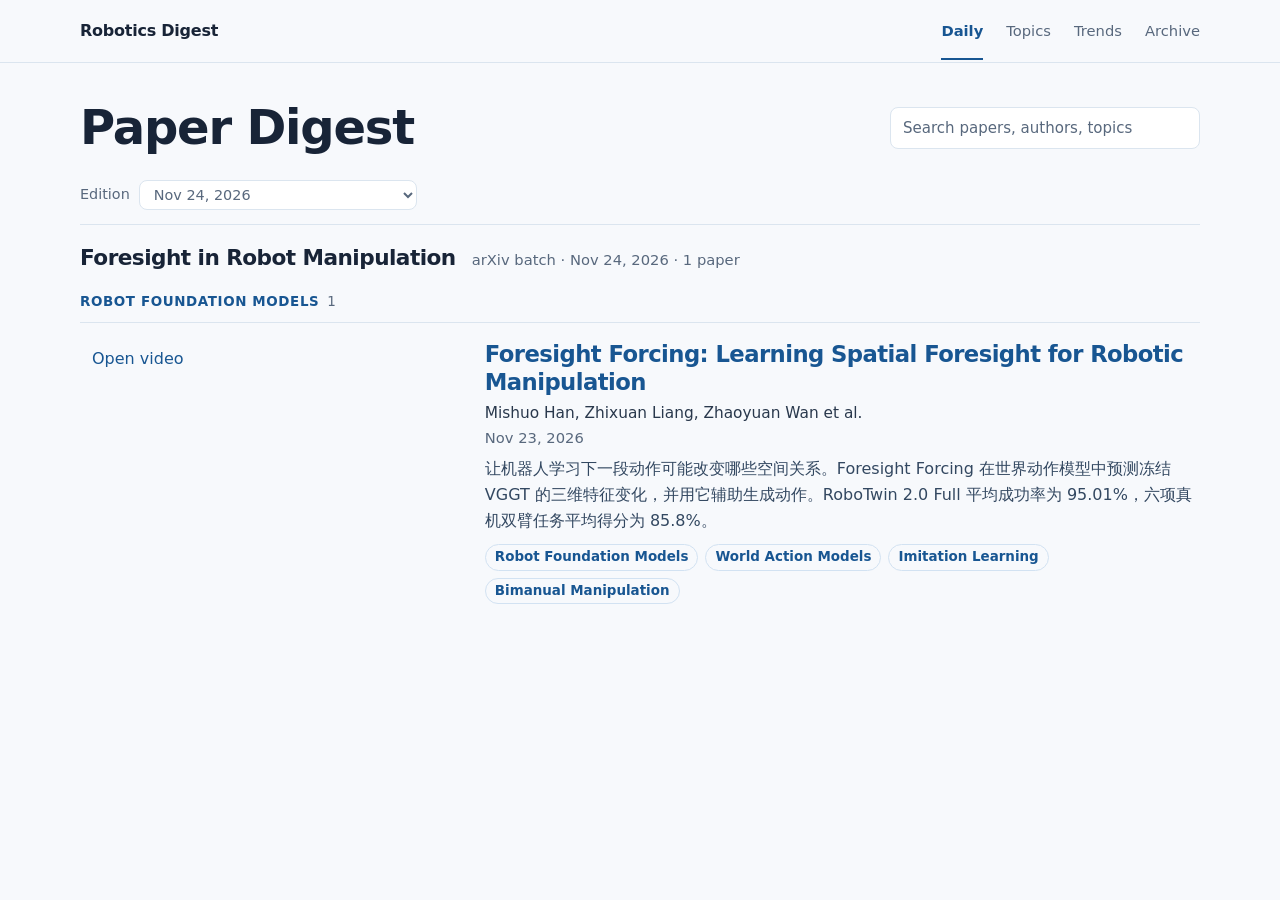
==== commit 1a1cbabe: "Unify digest paper layouts and attach source figures to automated picks" ====
--- a/index.html
+++ b/index.html
@@ -7,10 +7,11 @@
   <meta name="description" content="A robotics paper digest covering tactile sensing, robot reinforcement learning, agentic robots, and emerging research.">
   <title>Robotics Digest</title>
   <link rel="icon" href="mark.svg" type="image/svg+xml">
-  <link rel="stylesheet" href="style.css?v=4">
+  <link rel="stylesheet" href="style.css?v=5">
   <script defer src="data.js?v=4"></script>
   <script defer src="editorial.js?v=4"></script>
-  <script defer src="app.js?v=4"></script>
+  <script defer src="reviews.js?v=5"></script>
+  <script defer src="app.js?v=5"></script>
 </head>
 <body>
   <a class="skip" href="#main">Skip to content</a>
--- a/style.css
+++ b/style.css
@@ -68,6 +68,8 @@
 .video-toggle{position:absolute;bottom:8px;right:8px;background:#132032e8;color:#fff;border:1px solid #e8edf461;border-radius:6px;padding:3px 7px;font-size:.8rem}
 .video-toggle:hover{background:#253f59}
 .media-fallback{display:inline-block;padding:8px 12px;line-height:1.4;color:var(--link)}
+.media-unavailable{display:grid;place-items:center;min-height:90px;aspect-ratio:16/9;border-radius:var(--radius);background:var(--soft);border:1px solid var(--line)}
+.media-unavailable a{font-size:.9rem;text-align:center}
 .topic-list{display:grid;grid-template-columns:repeat(2,minmax(0,1fr));gap:10px}
 .topic-entry,.archive-entry{display:flex;align-items:baseline;gap:12px;justify-content:space-between;padding:12px 0;border-bottom:1px solid var(--line)}
 .topic-entry span,.archive-entry span,.archive-entry time{color:var(--muted);font-size:.88rem;white-space:nowrap}
@@ -88,6 +90,8 @@
 .radar-entry .radar-item:last-child{border-bottom:0}
 .subtle-link{color:var(--link);font-size:.93rem}
 #daily-picks{padding-top:4px}
+#daily-picks>h2{margin:18px 0 4px}
+#daily-picks>.muted{margin-bottom:12px}
 #daily-picks .reader-section{margin-top:24px}
 .reader{width:min(960px,calc(100% - 64px));margin-inline:auto;padding:32px 0 66px}
 .reader .back-link{display:inline-block;font-size:.95rem;font-weight:650;margin-bottom:9px}
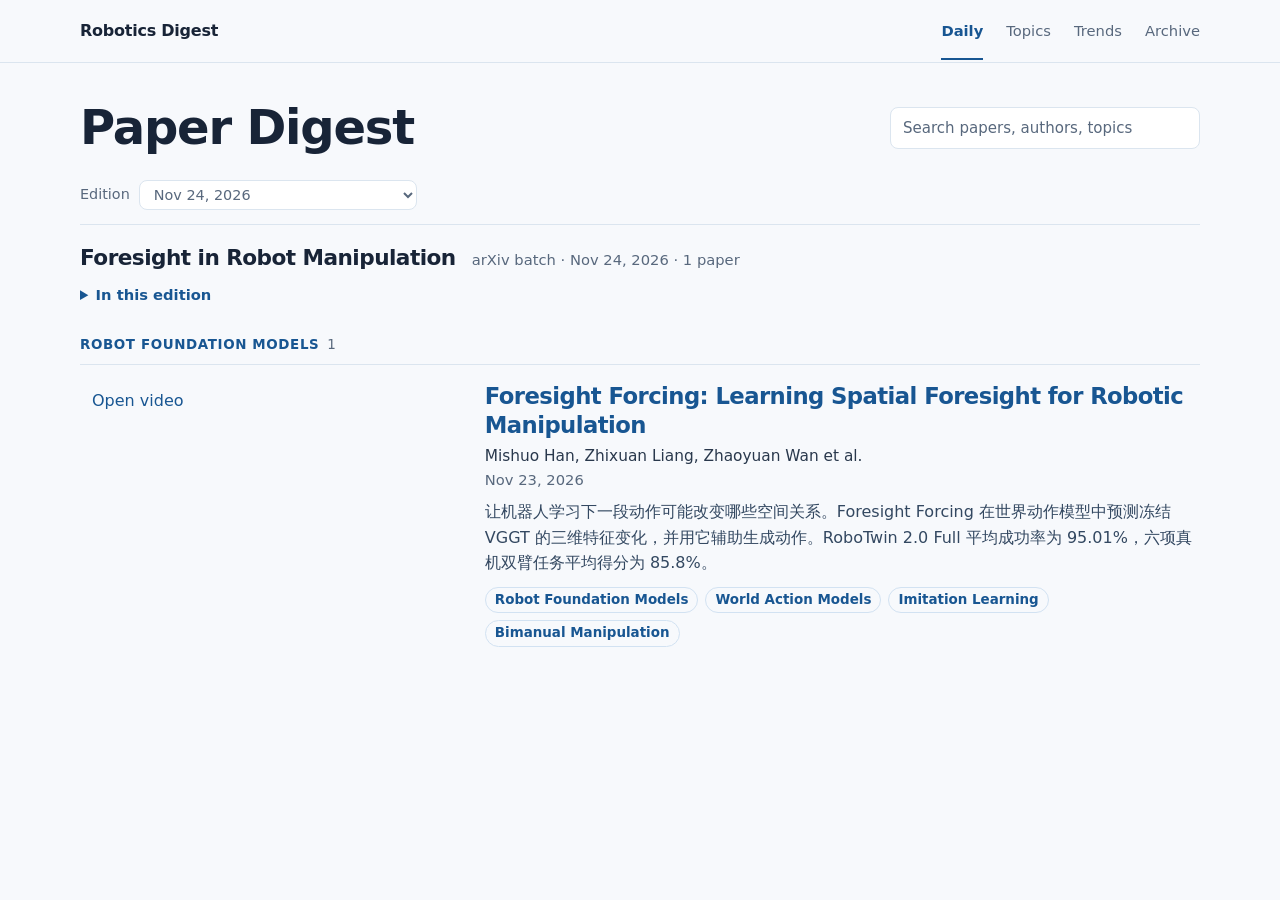
==== commit d8538c9e: "Restore the November 18–24 arXiv Robotics archive" ====
--- a/index.html
+++ b/index.html
@@ -7,11 +7,11 @@
   <meta name="description" content="A robotics paper digest covering tactile sensing, robot reinforcement learning, agentic robots, and emerging research.">
   <title>Robotics Digest</title>
   <link rel="icon" href="mark.svg" type="image/svg+xml">
-  <link rel="stylesheet" href="style.css?v=5">
+  <link rel="stylesheet" href="style.css?v=6">
   <script defer src="data.js?v=4"></script>
   <script defer src="editorial.js?v=4"></script>
-  <script defer src="reviews.js?v=5"></script>
-  <script defer src="app.js?v=5"></script>
+  <script defer src="reviews.js?v=6"></script>
+  <script defer src="app.js?v=6"></script>
 </head>
 <body>
   <a class="skip" href="#main">Skip to content</a>
@@ -53,6 +53,13 @@
       </details>
       <p class="sr" id="count" role="status"></p>
       <div id="papers"></div>
+      <details id="batch-index" class="batch-index" hidden>
+        <summary id="batch-index-label">All Papers in This Batch</summary>
+        <p id="batch-index-count" class="muted"></p>
+        <label class="sr" for="batch-search">Filter this batch</label>
+        <input id="batch-search" type="search" placeholder="Filter the whole batch by title, author or ID">
+        <ol id="batch-index-list"></ol>
+      </details>
       <div id="daily-picks" hidden></div>
       <details class="compare" id="compare" hidden>
         <summary>Compare papers</summary>
--- a/style.css
+++ b/style.css
@@ -70,6 +70,13 @@
 .media-fallback{display:inline-block;padding:8px 12px;line-height:1.4;color:var(--link)}
 .media-unavailable{display:grid;place-items:center;min-height:90px;aspect-ratio:16/9;border-radius:var(--radius);background:var(--soft);border:1px solid var(--line)}
 .media-unavailable a{font-size:.9rem;text-align:center}
+.batch-index{margin:20px 0;padding:12px 15px;background:var(--page);border:1px solid var(--line);border-radius:var(--radius)}
+.batch-index summary{color:var(--link);font-weight:650}
+.batch-index p{margin-block:4px}
+#batch-search{margin-block:9px;width:min(420px,100%);padding:6px 9px;border:1px solid var(--line);border-radius:8px}
+#batch-index-list{margin:0;padding-inline-start:1.25rem;max-height:550px;overflow:auto}
+.batch-entry{padding:8px 0;border-top:1px solid var(--line)}
+.batch-entry .subtle-link{font-size:.85rem}
 .topic-list{display:grid;grid-template-columns:repeat(2,minmax(0,1fr));gap:10px}
 .topic-entry,.archive-entry{display:flex;align-items:baseline;gap:12px;justify-content:space-between;padding:12px 0;border-bottom:1px solid var(--line)}
 .topic-entry span,.archive-entry span,.archive-entry time{color:var(--muted);font-size:.88rem;white-space:nowrap}
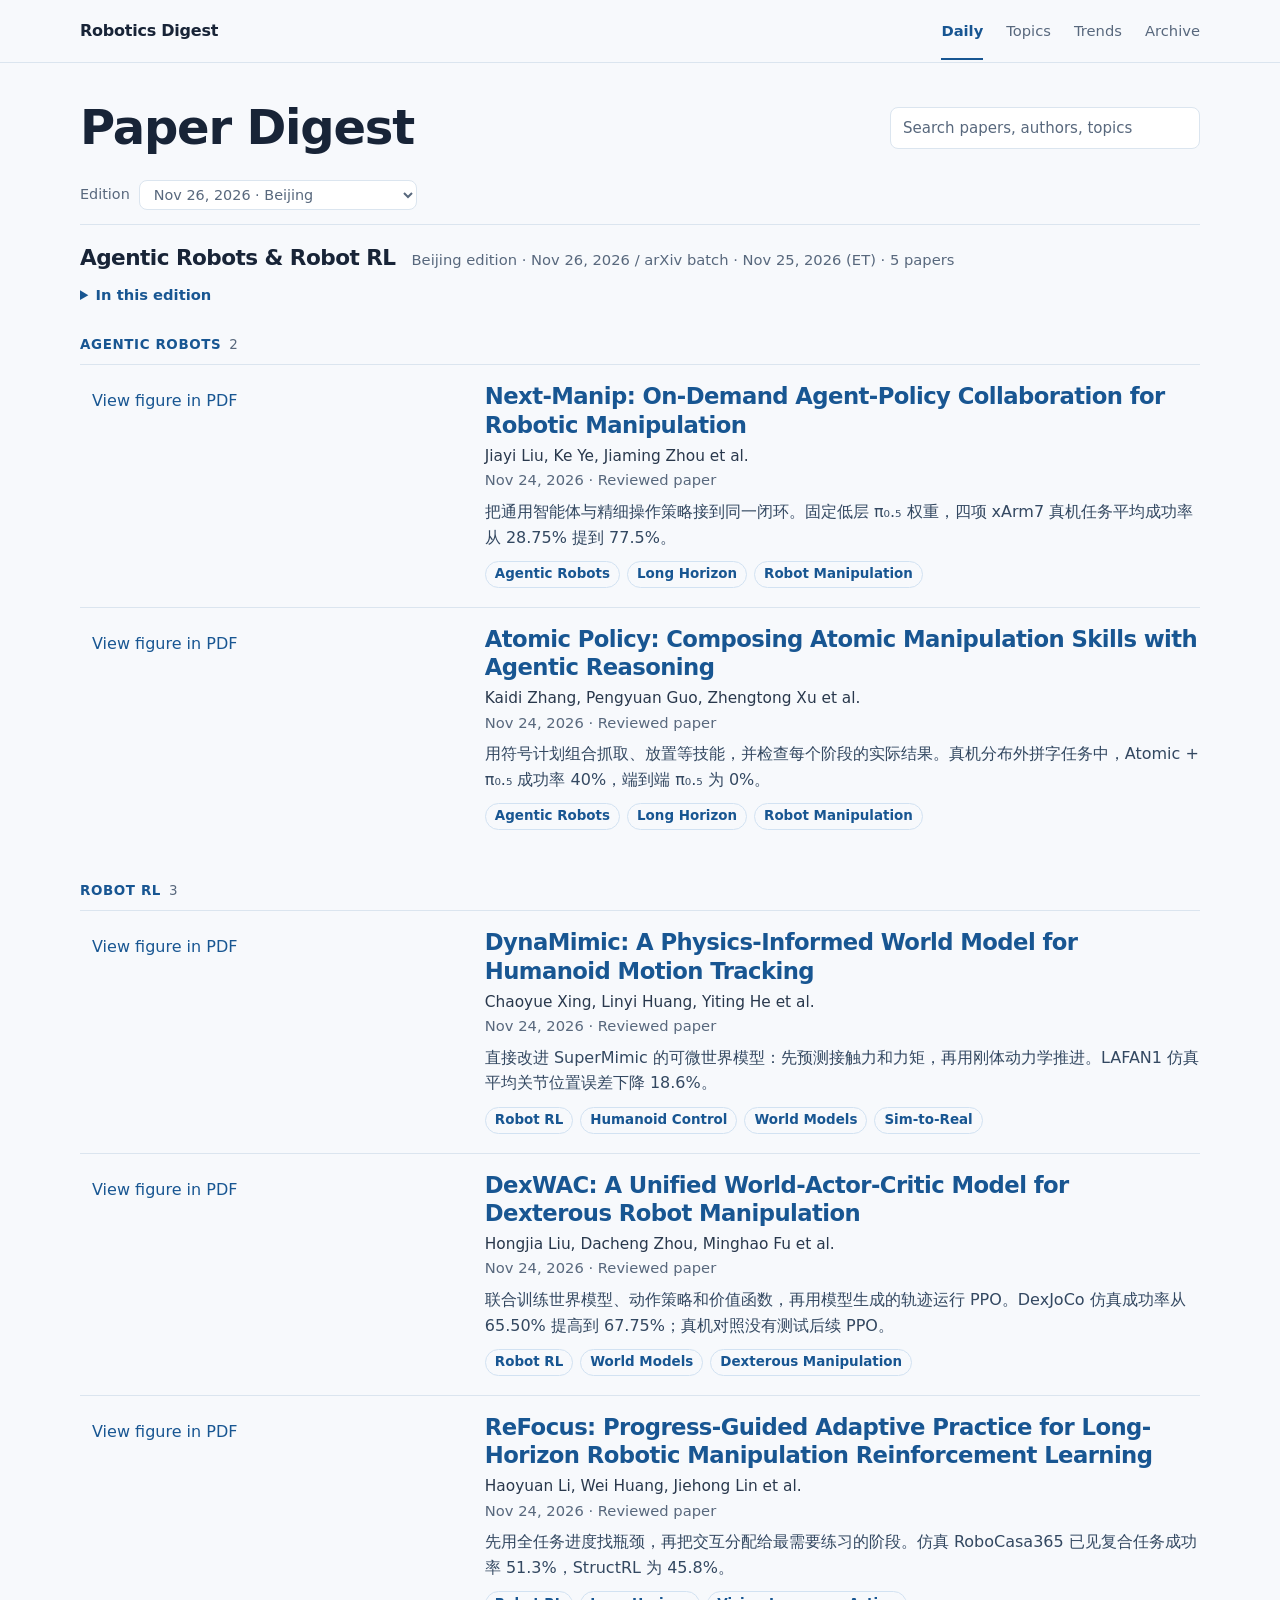
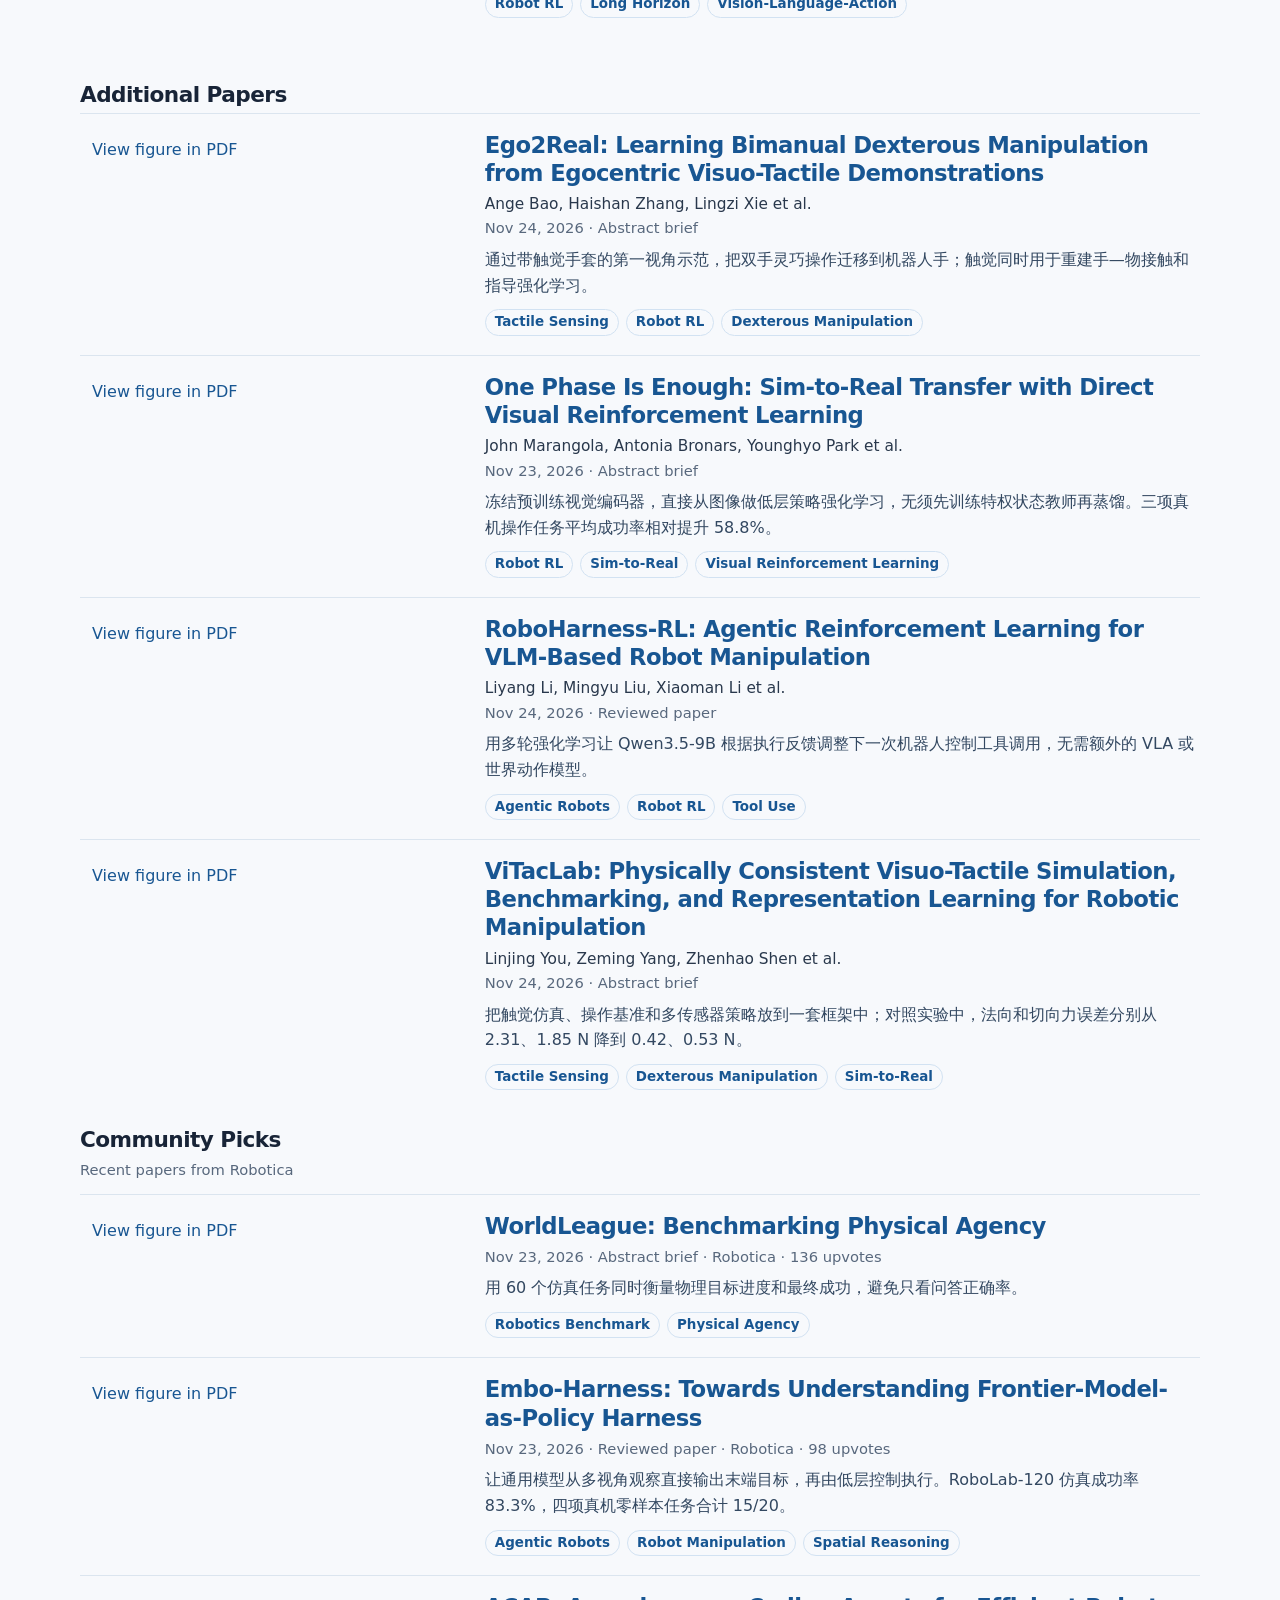
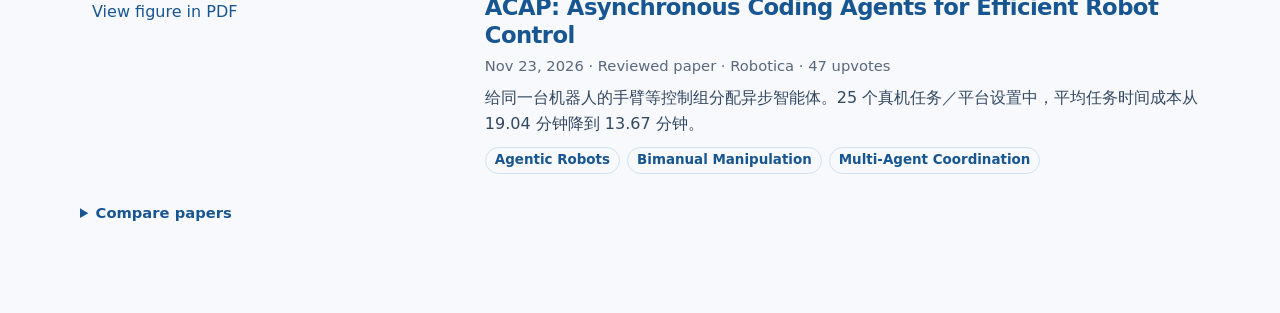
==== commit 28ae300f: "Publish the Nov 26 Beijing digest and localize the Nov 25 batch" ====
--- a/index.html
+++ b/index.html
@@ -10,8 +10,8 @@
   <link rel="stylesheet" href="style.css?v=6">
   <script defer src="data.js?v=4"></script>
   <script defer src="editorial.js?v=4"></script>
-  <script defer src="reviews.js?v=6"></script>
-  <script defer src="app.js?v=6"></script>
+  <script defer src="reviews.js?v=7"></script>
+  <script defer src="app.js?v=7"></script>
 </head>
 <body>
   <a class="skip" href="#main">Skip to content</a>
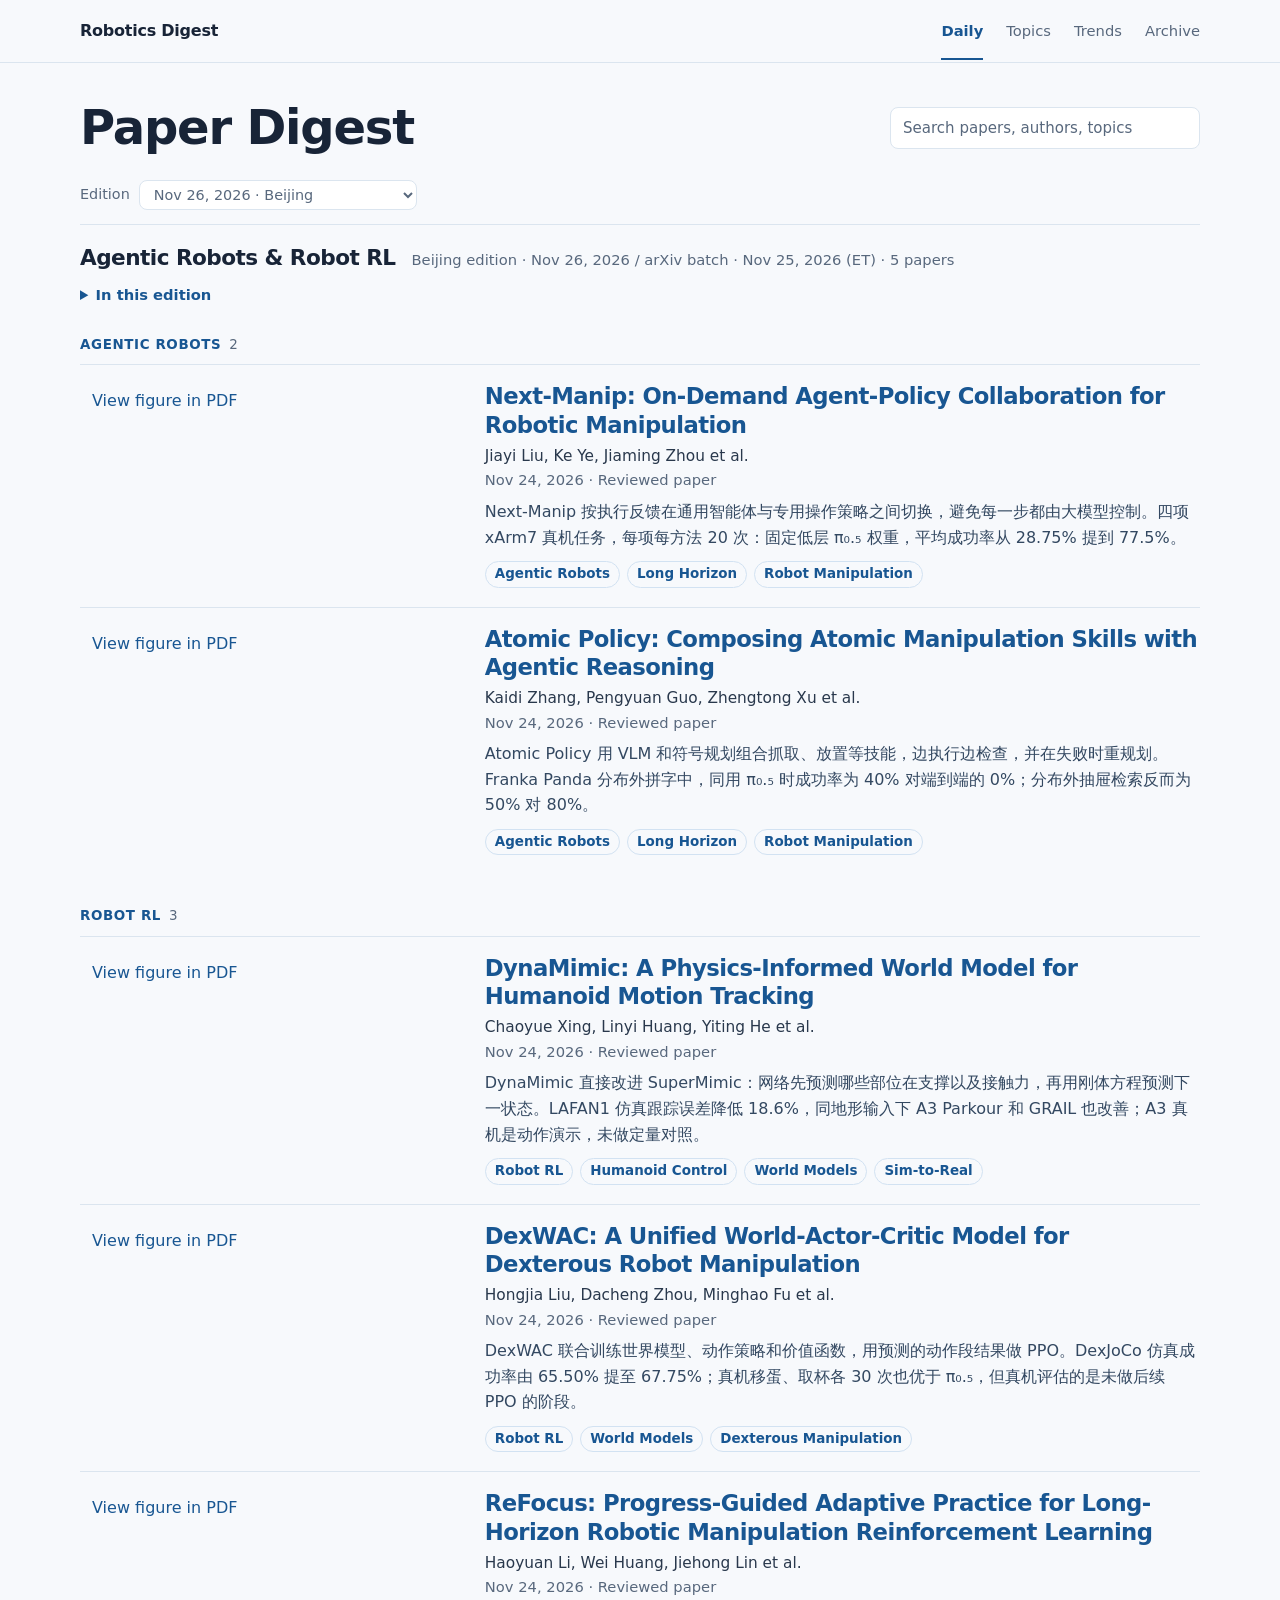
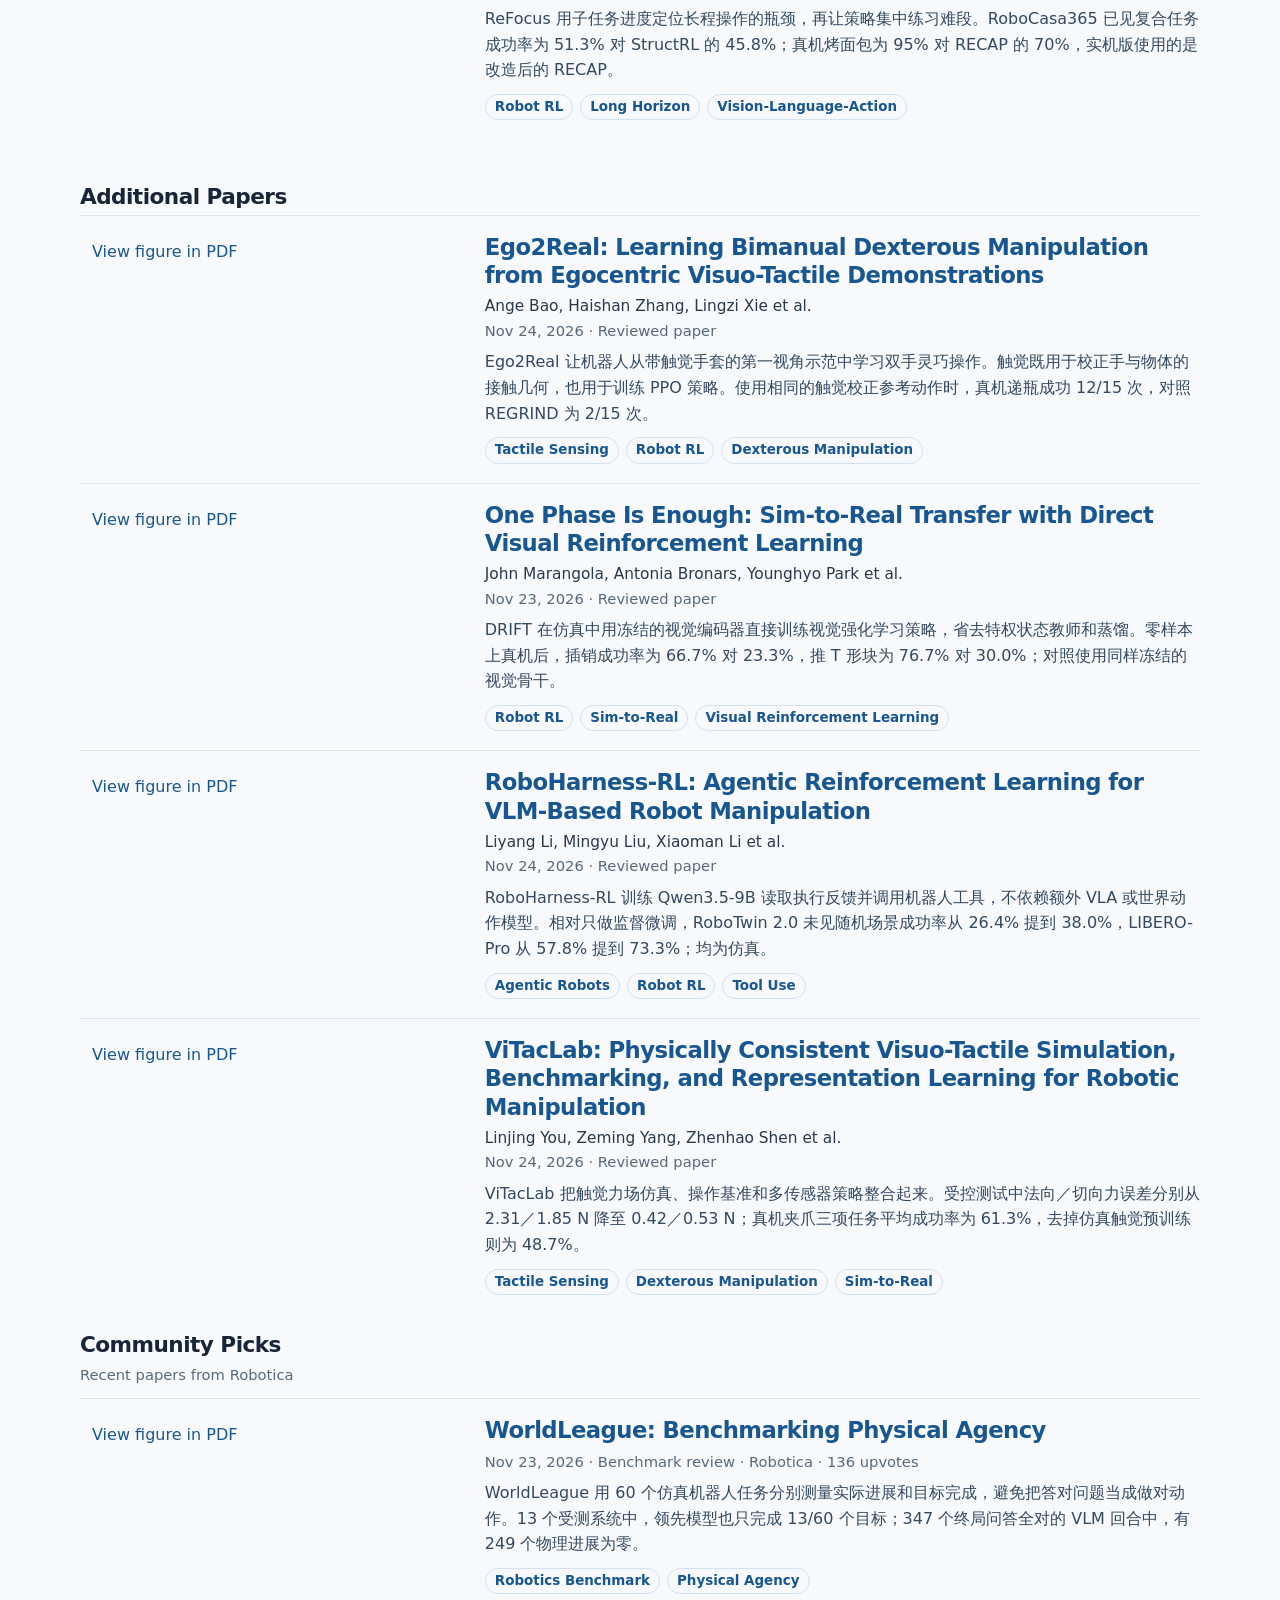
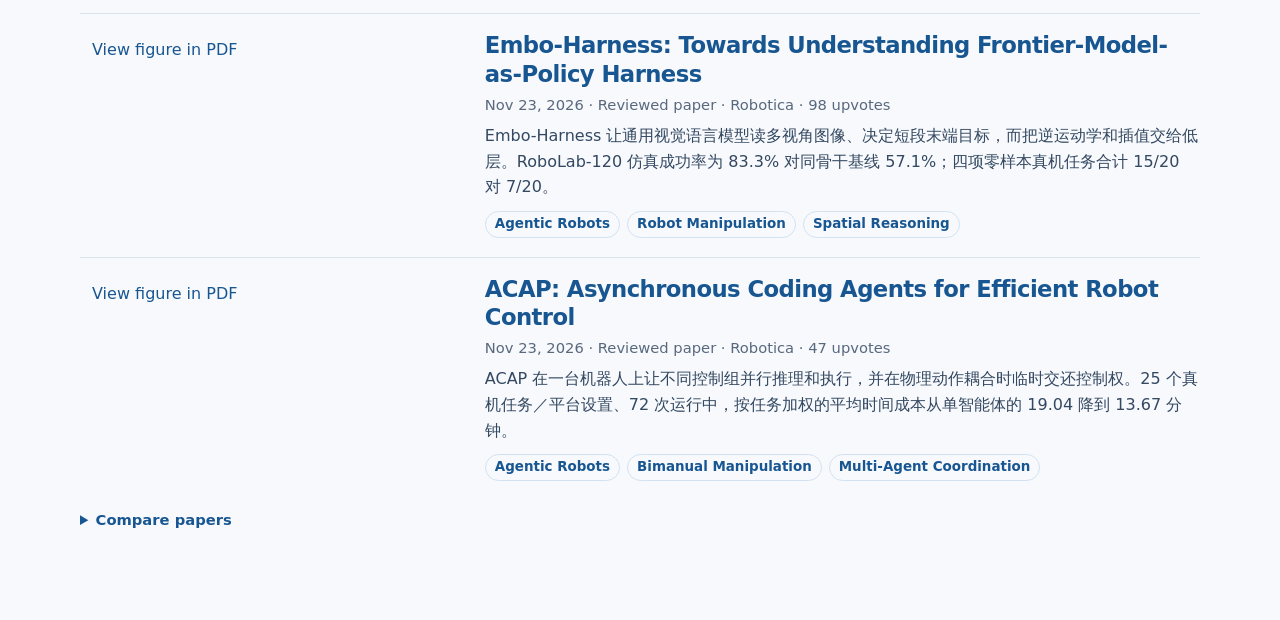
==== commit d5829df8: "Restore full Chinese paper reviews and informative digest cards" ====
--- a/index.html
+++ b/index.html
@@ -10,8 +10,8 @@
   <link rel="stylesheet" href="style.css?v=6">
   <script defer src="data.js?v=4"></script>
   <script defer src="editorial.js?v=4"></script>
-  <script defer src="reviews.js?v=7"></script>
-  <script defer src="app.js?v=7"></script>
+  <script defer src="reviews.js?v=8"></script>
+  <script defer src="app.js?v=8"></script>
 </head>
 <body>
   <a class="skip" href="#main">Skip to content</a>
